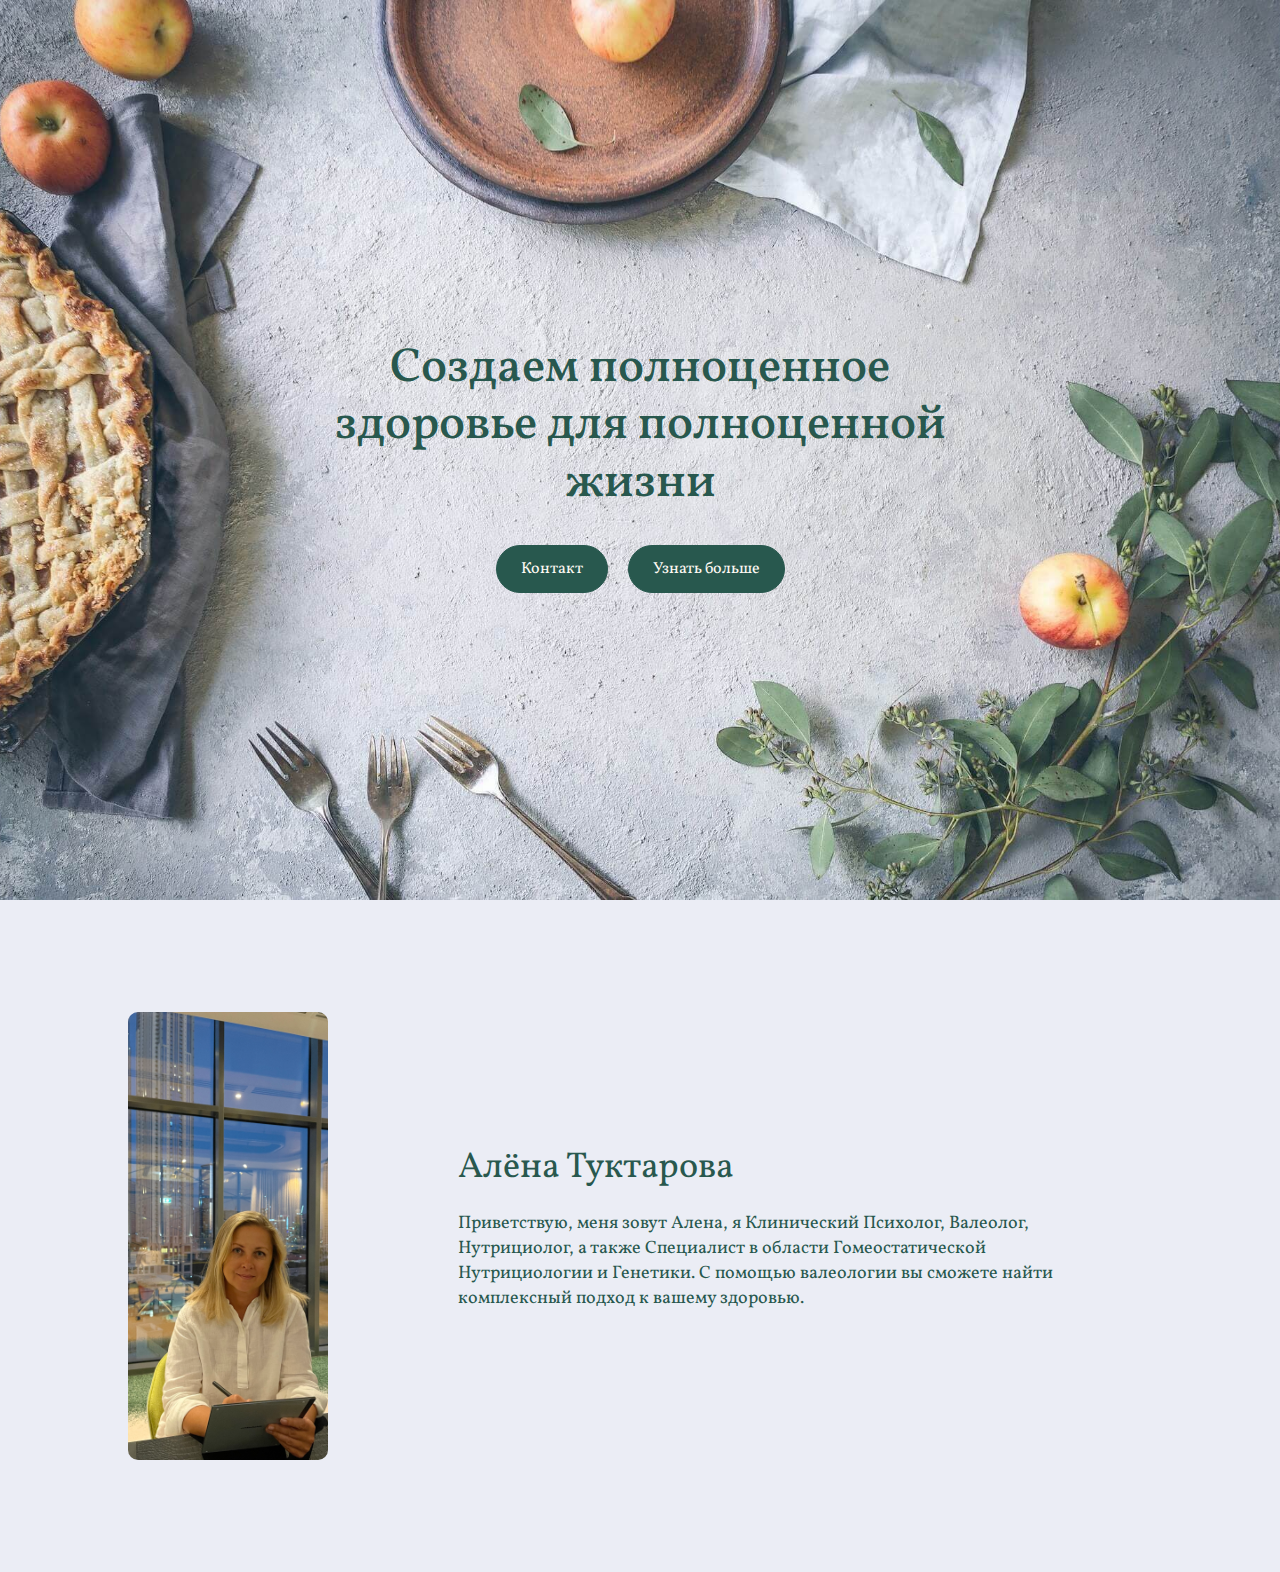
==== index.html @ 84f94bf5 "Correct padding in the at section" ====
<!DOCTYPE html>
<html lang="en">
  <head>
    <meta charset="UTF-8" />
    <meta name="viewport" content="width=device-width, initial-scale=1.0" />
    <title>Document</title>
    <link rel="stylesheet" href="style.css" />
    <script src="script.js" defer></script>
  </head>
  <body>
    <div id="main-row">
      <div id="main-column">
        <div id="hero-section">
          <h1>Создаем полноценное здоровье для полноценной жизни</h1>
          <div id="button-section">
            <button id="contact">Контакт</button>
            <button id="learn-more">Узнать больше</button>
          </div>
        </div>
        <!--<div id="valeology-section">
          <h2>Валеология это:</h2>
          <ul>
            <li>
              Наука о здоровье: Изучает факторы, влияющие на здоровье и способы
              его поддержания.
            </li>
            <li>
              Здоровый образ жизни: Поддерживает принципы здорового питания,
              активности и баланса.
            </li>
            <li>
              Профилактика заболеваний: Осуществляет меры по предупреждению
              заболеваний и их раннему выявлению.
            </li>
            <li>
              Укрепление здоровья: Способствует развитию здоровых привычек и
              физической подготовки.
            </li>
            <li>
              Индивидуальный подход: Учитывает индивидуальные особенности для
              оптимального поддержания здоровья.
            </li>
            <li>
              Цель - полноценная жизнь: Направлена на обеспечение качественной и
              активной жизни каждого человека.
            </li>
          </ul>
        </div>!-->
        <div id="at-section" class="row">
          <div id="at-image"></div>
          <div id="about-me-section">
            <div>
              <p class="header">Алёна Туктарова</p>
              <p class="text">
                Приветствую, меня зовут Алена, я Клинический Психолог, Валеолог,
                Нутрициолог, а также Специалист в области Гомеостатической
                Нутрициологии и Генетики. С помощью валеологии вы сможете найти
                комплексный подход к вашему здоровью.
              </p>
            </div>
          </div>
        </div>
      </div>
    </div>
  </body>
</html>
---- style.css ----
body {
  margin: 0;
  padding: 0;
  background-color: #ebedf5;
}

@font-face {
  font-family: "Vollkorn";
  src: url(assets/fonts/Vollkorn/Vollkorn-VariableFont_wght.ttf)
    format("truetype");
}

#main-row {
  display: flex;
  flex-direction: row;
  justify-content: center;
}

#main-column {
  display: flex;
  flex-direction: column;
  justify-content: start;
  min-width: 100vw;
}

#hero-section {
  display: flex;
  flex-direction: column;
  justify-content: center;
  align-items: center;
  height: 100vh;
  background-image: url("assets/63ff2ad51f11a9c055cb7f74_brooke-lark-wMzx2nBdeng-unsplash\ \(1\)\ 2\ \(2\)\ \(2\).jpg");
  background-size: cover;
  background-repeat: no-repeat;
  background-position: center;
}

h1 {
  font-size: 48px;
  font-weight: 500;
  line-height: 120%;
  display: inline-block;
  font-family: "Vollkorn", sans-serif;
  color: #28584e;
  max-width: 700px;
  text-align: center;
  /*background: -webkit-linear-gradient(
    120deg,
    rgb(250, 235, 215),
    rgb(216, 201, 181),
    #293203
  );
  background-clip: text;
  color: transparent;*/
}

button {
  color: rgb(255, 250, 244);
  font-family: "Vollkorn", sans-serif;
  font-weight: 400;
  font-size: 16px;
  padding: 10px 20px;
  border-radius: 100px;
  background-color: #28584e;
  border: 1px solid #28584e;
  border-radius: 40px;
  justify-content: center;
  align-items: center;
  padding: 12px 24px;
  transition: background-color 0.4s, color 0.4s;
  display: flex;
}

#button-section {
  display: flex;
  flex-direction: row;
  gap: 20px;
}

#valeology-section {
  display: flex;
  flex-direction: column;
  justify-content: center;
  align-items: center;
  height: 100vh;
}

#at-section {
  margin: 80px 0px;
  padding: 0px 10vw;
  display: flex;
  flex-direction: row;
  align-items: center;
  justify-content: space-evenly;
  width: 80vw;
  flex-wrap: wrap;
  gap: 36px;
}

#about-me-section {
  height: 40vw;
  min-height: 300px;
  flex-grow: 5;
  display: flex;
  flex-direction: column;
  justify-content: center;
  align-items: center;
}

#about-me-section .header {
  color: #28584e;
  font-family: "Vollkorn", sans-serif;
  font-weight: 400;
  font-size: 36px;
  margin: 0;
}

#about-me-section .text {
  color: #28584e;
  font-family: "Vollkorn", sans-serif;
  font-weight: 400;
  font-size: 18px;
  display: inline-block;
  max-width: 600px;
  width: 50vw;
  min-width: 300px;
}

#at-image {
  background-image: url("assets/IMG_1407.jpg");
  height: 35vw;
  min-height: 300px;
  min-width: 200px;
  max-width: 300px;
  background-position: center;
  background-size: cover;
  background-repeat: no-repeat;
  flex-grow: 3;
  border-radius: 10px;
}
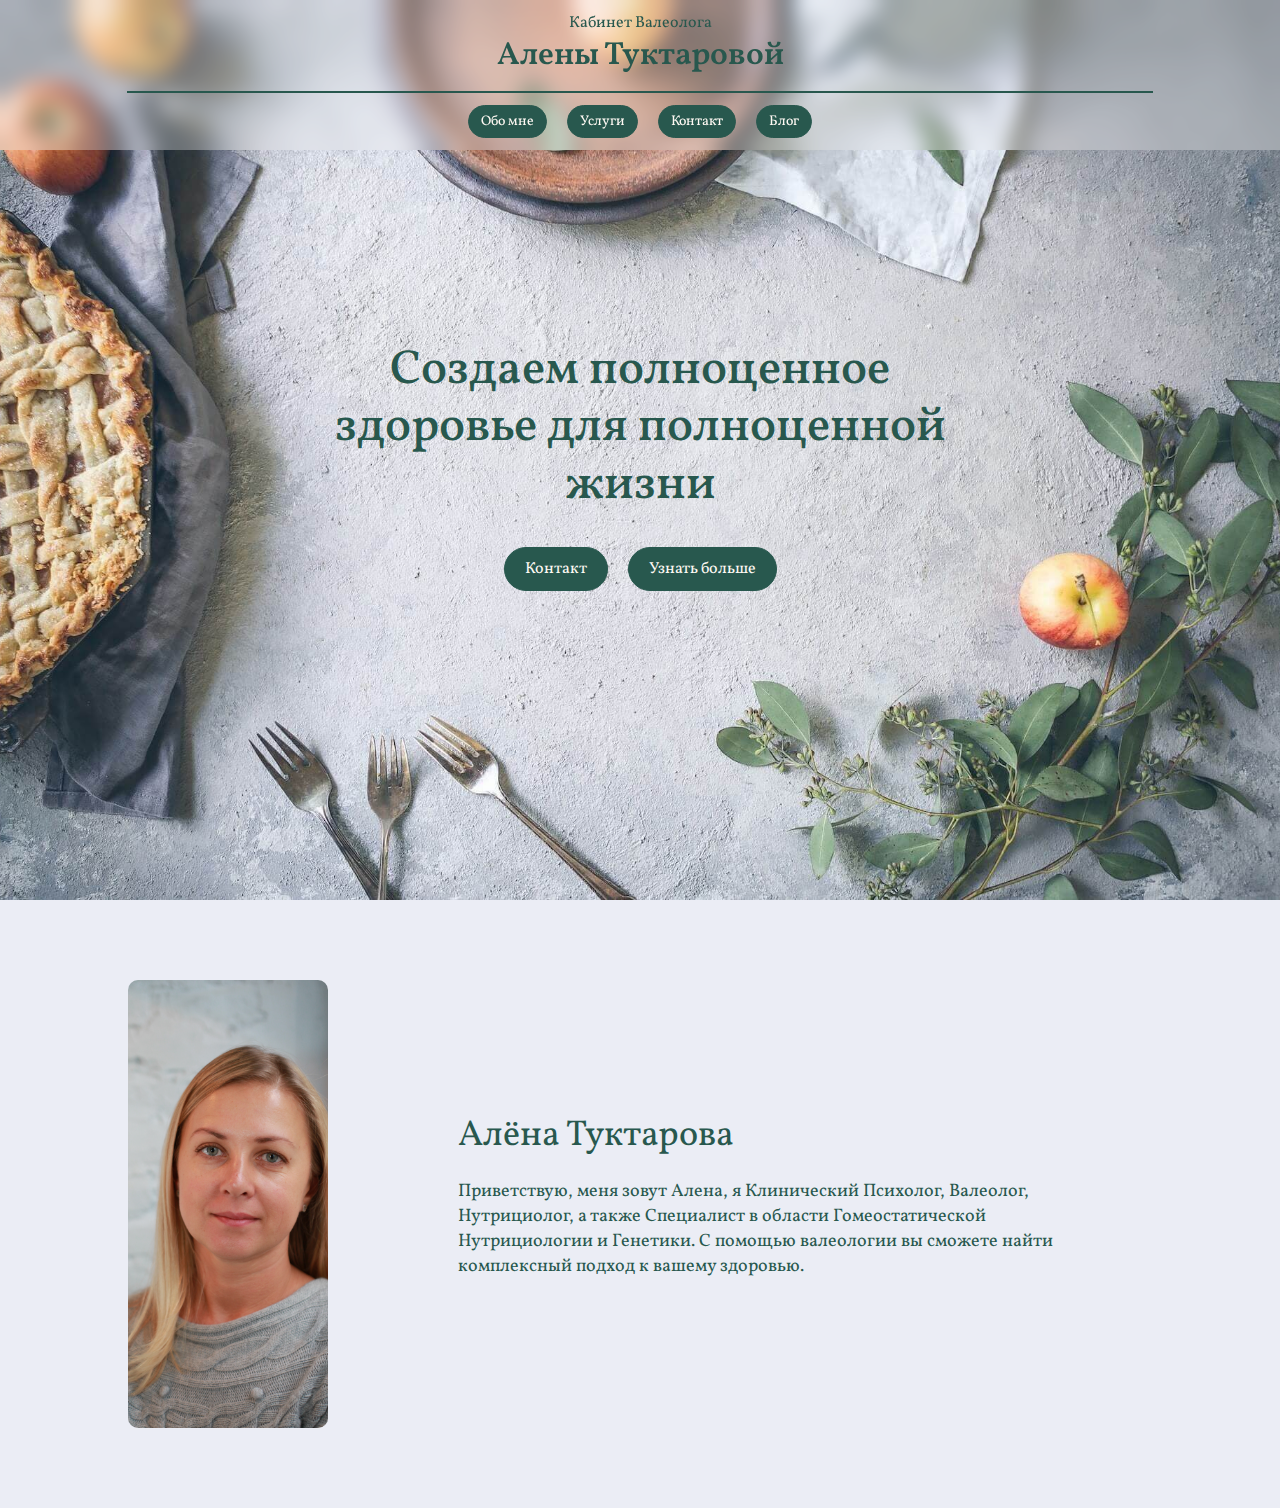
==== commit 00f0a68b: "Create a header with buttons" ====
--- a/index.html
+++ b/index.html
@@ -8,13 +8,26 @@
     <script src="script.js" defer></script>
   </head>
   <body>
+    <header>
+      <div id="cabinet">
+        <div>Кабинет Валеолога</div>
+        <div id="name">Алены Туктаровой</div>
+      </div>
+      <div id="separator"></div>
+      <div id="navbar">
+        <button id="aboutme" class="transbutton">Обо мне</button>
+        <button id="uslugi" class="transbutton">Услуги</button>
+        <button id="contacti" class="transbutton">Контакт</button>
+        <button id="blog" class="transbutton">Блог</button>
+      </div>
+    </header>
     <div id="main-row">
       <div id="main-column">
         <div id="hero-section">
           <h1>Создаем полноценное здоровье для полноценной жизни</h1>
           <div id="button-section">
-            <button id="contact">Контакт</button>
-            <button id="learn-more">Узнать больше</button>
+            <button id="contact" class="transbutton">Контакт</button>
+            <button id="learn-more" class="transbutton">Узнать больше</button>
           </div>
         </div>
         <!--<div id="valeology-section">
--- a/style.css
+++ b/style.css
@@ -2,6 +2,8 @@
   margin: 0;
   padding: 0;
   background-color: #ebedf5;
+  font-family: "Vollkorn", sans-serif;
+  color: #28584e;
 }
 
 @font-face {
@@ -54,20 +56,18 @@
   color: transparent;*/
 }
 
-button {
+.transbutton {
   color: rgb(255, 250, 244);
   font-family: "Vollkorn", sans-serif;
   font-weight: 400;
   font-size: 16px;
   padding: 10px 20px;
-  border-radius: 100px;
   background-color: #28584e;
   border: 1px solid #28584e;
   border-radius: 40px;
   justify-content: center;
   align-items: center;
-  padding: 12px 24px;
-  transition: background-color 0.4s, color 0.4s;
+  transition: background-color 1s, color 0.4s;
   display: flex;
 }
 
@@ -98,7 +98,7 @@
 }
 
 #about-me-section {
-  height: 40vw;
+  height: 30vw;
   min-height: 300px;
   flex-grow: 5;
   display: flex;
@@ -127,7 +127,7 @@
 }
 
 #at-image {
-  background-image: url("assets/IMG_1407.jpg");
+  background-image: url("assets/IMG_3943.JPG");
   height: 35vw;
   min-height: 300px;
   min-width: 200px;
@@ -138,3 +138,56 @@
   flex-grow: 3;
   border-radius: 10px;
 }
+
+header {
+  height: 150px;
+  width: 100vw;
+  display: flex;
+  flex-direction: column;
+  justify-content: space-evenly;
+  align-items: center;
+  position: absolute;
+  top: 0;
+  backdrop-filter: blur(10px);
+  -webkit-backdrop-filter: blur(10px); /* For Safari */
+  background: rgba(255, 255, 255, 0.3);
+}
+
+#cabinet {
+  display: flex;
+  flex-direction: column;
+  justify-content: center;
+  text-align: center;
+}
+
+#navbar {
+  display: flex;
+  flex-direction: row;
+  justify-content: center;
+  gap: 20px;
+}
+
+#navbar .transbutton {
+  color: rgb(255, 250, 244);
+  font-family: "Vollkorn", sans-serif;
+  font-weight: 400;
+  font-size: 14px;
+  background-color: #28584e;
+  border: 1px solid #28584e;
+  border-radius: 40px;
+  justify-content: center;
+  align-items: center;
+  padding: 6px 12px;
+  transition: background-color 1s, color 0.4s;
+  display: flex;
+}
+
+#separator {
+  border: 0.5px solid #28584e;
+  width: 80vw;
+}
+
+#name {
+  font-size: 32px;
+  font-weight: 600;
+}
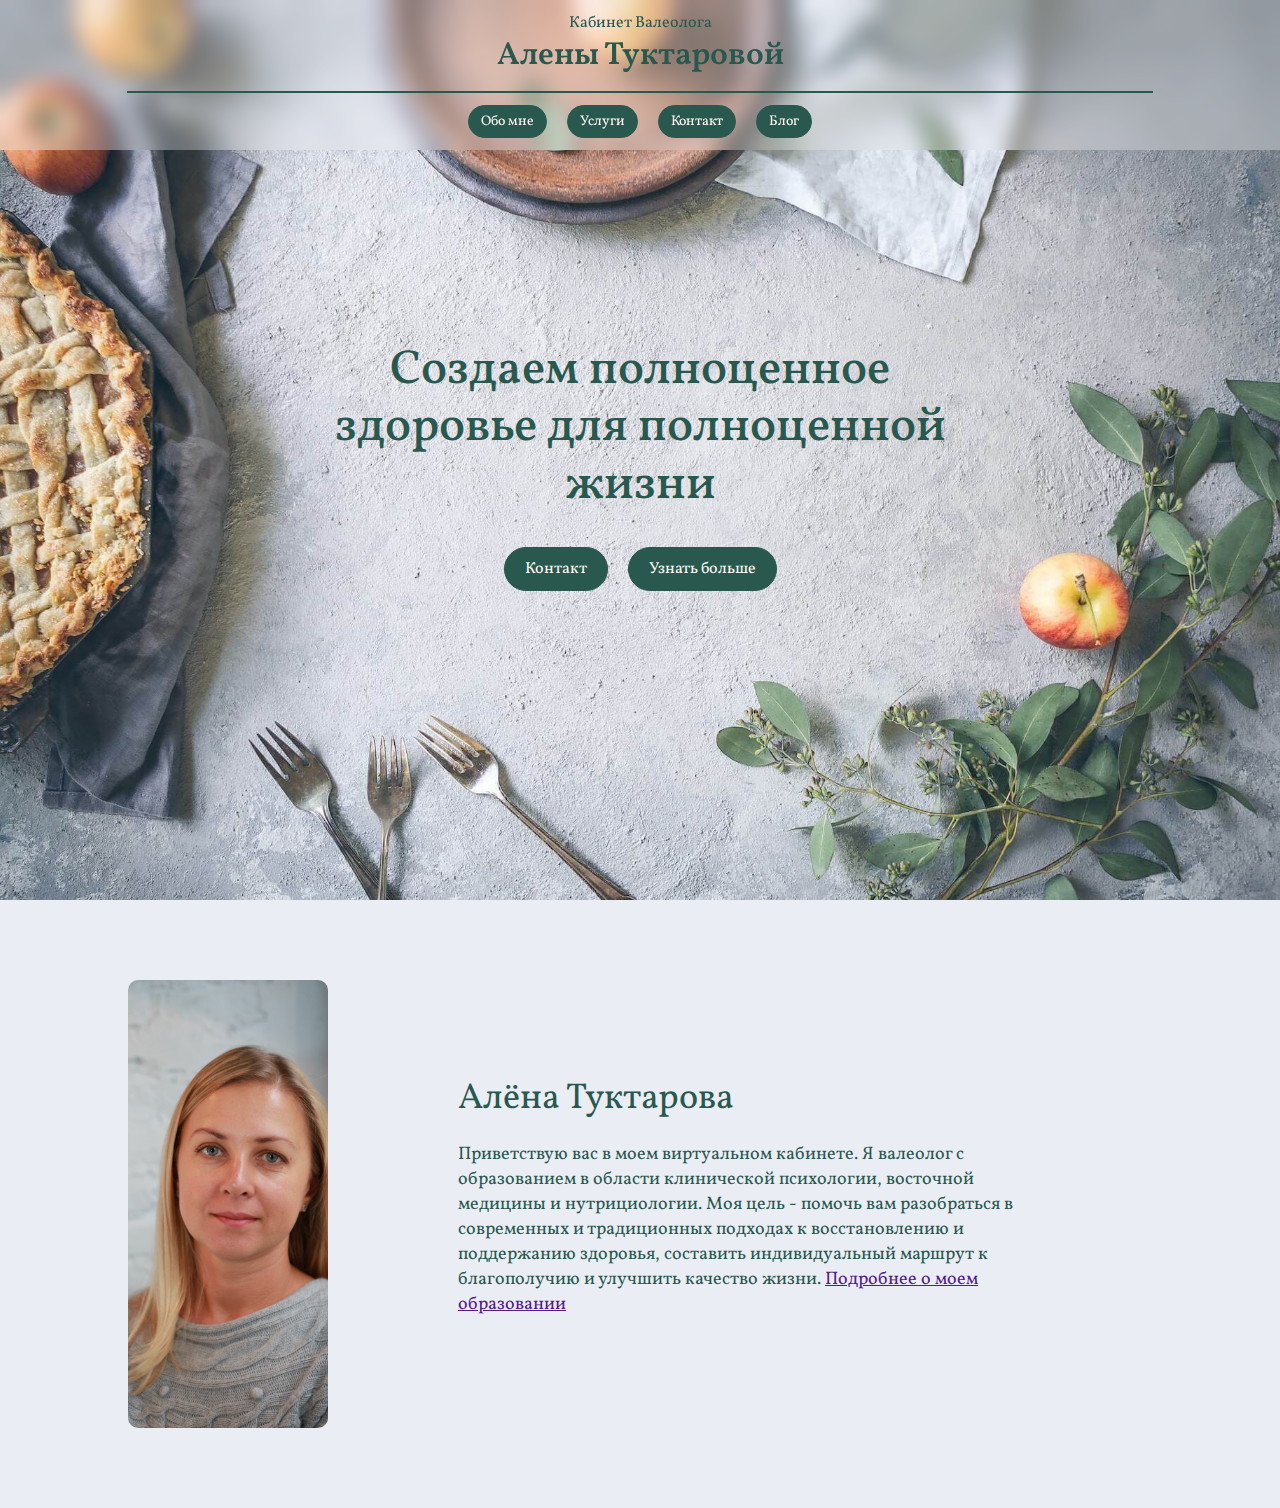
==== commit b366452b: "Adjust button design" ====
--- a/index.html
+++ b/index.html
@@ -30,45 +30,19 @@
             <button id="learn-more" class="transbutton">Узнать больше</button>
           </div>
         </div>
-        <!--<div id="valeology-section">
-          <h2>Валеология это:</h2>
-          <ul>
-            <li>
-              Наука о здоровье: Изучает факторы, влияющие на здоровье и способы
-              его поддержания.
-            </li>
-            <li>
-              Здоровый образ жизни: Поддерживает принципы здорового питания,
-              активности и баланса.
-            </li>
-            <li>
-              Профилактика заболеваний: Осуществляет меры по предупреждению
-              заболеваний и их раннему выявлению.
-            </li>
-            <li>
-              Укрепление здоровья: Способствует развитию здоровых привычек и
-              физической подготовки.
-            </li>
-            <li>
-              Индивидуальный подход: Учитывает индивидуальные особенности для
-              оптимального поддержания здоровья.
-            </li>
-            <li>
-              Цель - полноценная жизнь: Направлена на обеспечение качественной и
-              активной жизни каждого человека.
-            </li>
-          </ul>
-        </div>!-->
         <div id="at-section" class="row">
           <div id="at-image"></div>
           <div id="about-me-section">
             <div>
               <p class="header">Алёна Туктарова</p>
               <p class="text">
-                Приветствую, меня зовут Алена, я Клинический Психолог, Валеолог,
-                Нутрициолог, а также Специалист в области Гомеостатической
-                Нутрициологии и Генетики. С помощью валеологии вы сможете найти
-                комплексный подход к вашему здоровью.
+                Приветствую вас в моем виртуальном кабинете. Я валеолог с
+                образованием в области клинической психологии, восточной
+                медицины и нутрициологии. Моя цель - помочь вам разобраться в
+                современных и традиционных подходах к восстановлению и
+                поддержанию здоровья, составить индивидуальный маршрут к
+                благополучию и улучшить качество жизни.
+                <a href="">Подробнее о моем образовании</a>
               </p>
             </div>
           </div>
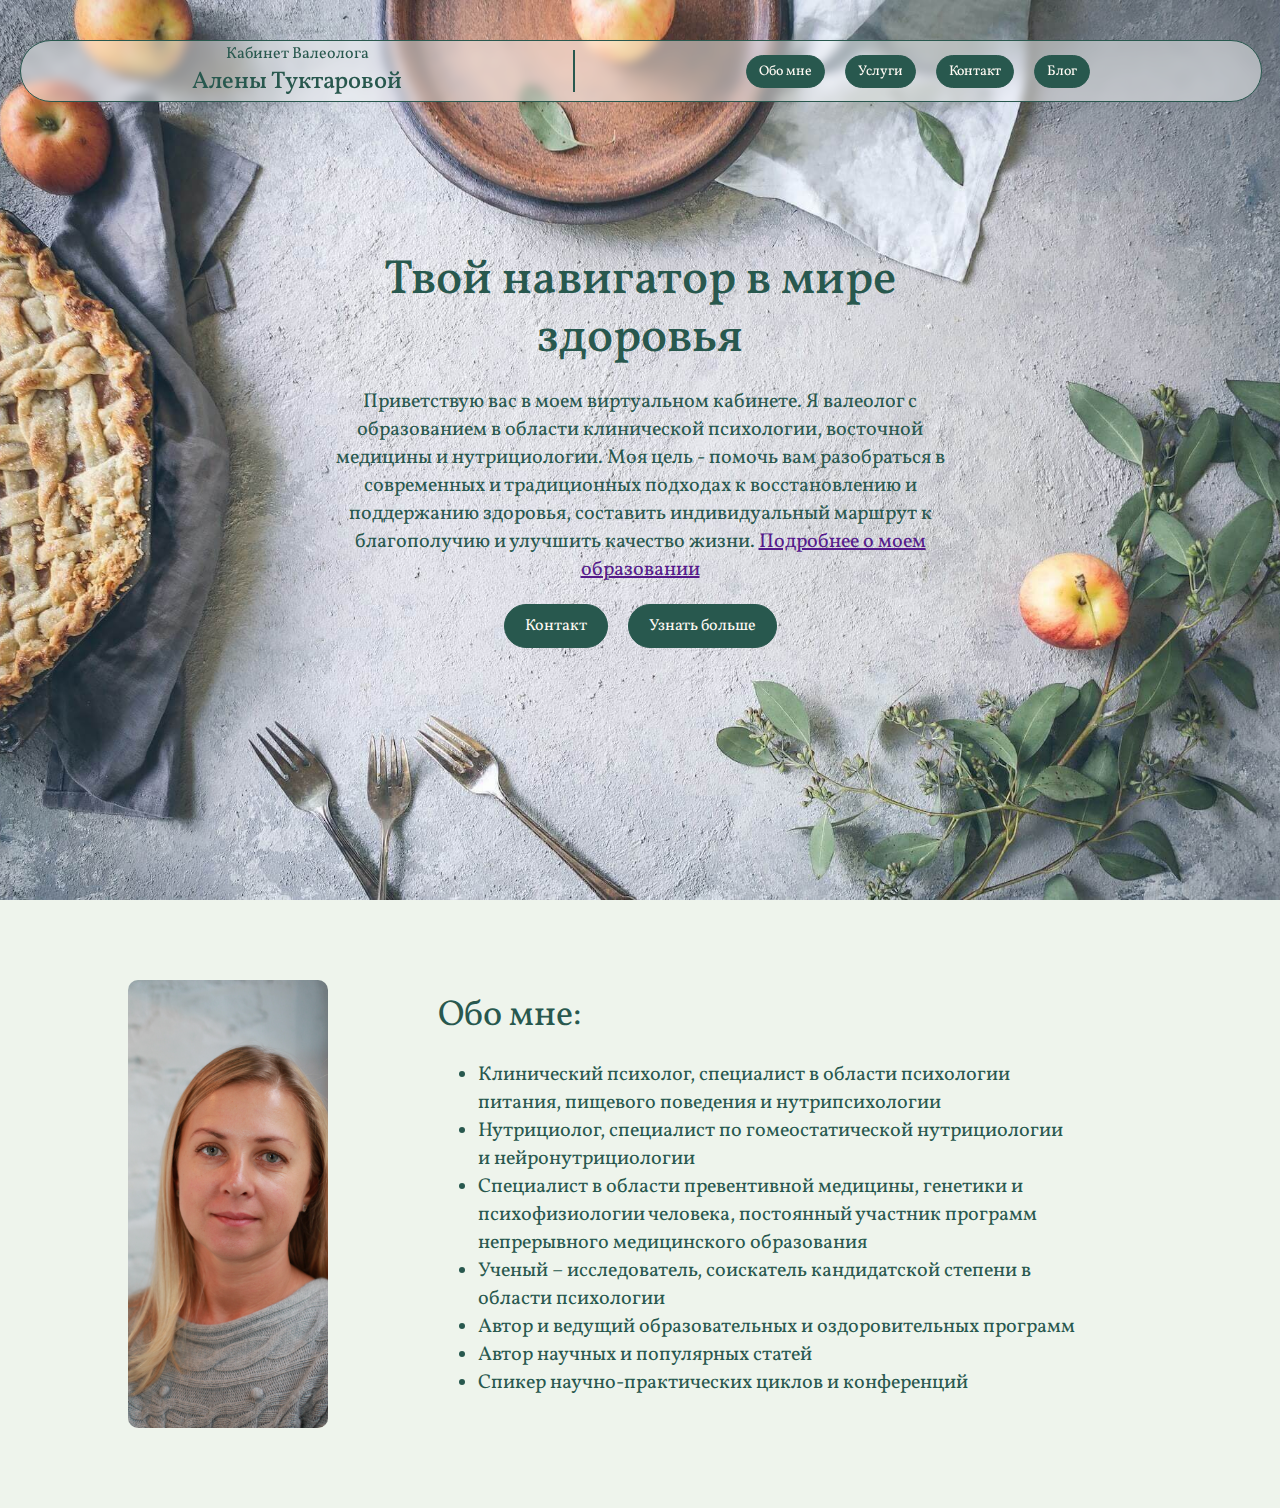
==== commit 82e6834c: "Redesign header and hero section" ====
--- a/index.html
+++ b/index.html
@@ -24,7 +24,16 @@
     <div id="main-row">
       <div id="main-column">
         <div id="hero-section">
-          <h1>Создаем полноценное здоровье для полноценной жизни</h1>
+          <h1>Твой навигатор в мире здоровья</h1>
+          <p class="text">
+            Приветствую вас в моем виртуальном кабинете. Я валеолог с
+            образованием в области клинической психологии, восточной медицины и
+            нутрициологии. Моя цель - помочь вам разобраться в современных и
+            традиционных подходах к восстановлению и поддержанию здоровья,
+            составить индивидуальный маршрут к благополучию и улучшить качество
+            жизни.
+            <a href="">Подробнее о моем образовании</a>
+          </p>
           <div id="button-section">
             <button id="contact" class="transbutton">Контакт</button>
             <button id="learn-more" class="transbutton">Узнать больше</button>
@@ -34,16 +43,31 @@
           <div id="at-image"></div>
           <div id="about-me-section">
             <div>
-              <p class="header">Алёна Туктарова</p>
-              <p class="text">
-                Приветствую вас в моем виртуальном кабинете. Я валеолог с
-                образованием в области клинической психологии, восточной
-                медицины и нутрициологии. Моя цель - помочь вам разобраться в
-                современных и традиционных подходах к восстановлению и
-                поддержанию здоровья, составить индивидуальный маршрут к
-                благополучию и улучшить качество жизни.
-                <a href="">Подробнее о моем образовании</a>
-              </p>
+              <p class="header">Обо мне:</p>
+              <ul class="text">
+                <li>
+                  Клинический психолог, специалист в области психологии питания,
+                  пищевого поведения и нутрипсихологии
+                </li>
+                <li>
+                  Нутрициолог, специалист по гомеостатической нутрициологии и
+                  нейронутрициологии
+                </li>
+                <li>
+                  Специалист в области превентивной медицины, генетики и
+                  психофизиологии человека, постоянный участник программ
+                  непрерывного медицинского образования
+                </li>
+                <li>
+                  Ученый – исследователь, соискатель кандидатской степени в
+                  области психологии
+                </li>
+                <li>
+                  Автор и ведущий образовательных и оздоровительных программ
+                </li>
+                <li>Автор научных и популярных статей</li>
+                <li>Спикер научно-практических циклов и конференций</li>
+              </ul>
             </div>
           </div>
         </div>
--- a/style.css
+++ b/style.css
@@ -4,6 +4,7 @@
   background-color: #ebedf5;
   font-family: "Vollkorn", sans-serif;
   color: #28584e;
+  background-color: #eef4ec;
 }
 
 @font-face {
@@ -37,7 +38,20 @@
   background-position: center;
 }
 
-h1 {
+#hero-section p {
+  text-align: center;
+  color: #28584e;
+  font-family: "Vollkorn", sans-serif;
+  font-weight: 400;
+  font-size: 20px;
+  display: inline-block;
+  max-width: 60vw;
+  width: 50vw;
+  min-width: 400px;
+}
+
+#hero-section h1 {
+  margin: 0px;
   font-size: 48px;
   font-weight: 500;
   line-height: 120%;
@@ -77,14 +91,6 @@
   gap: 20px;
 }
 
-#valeology-section {
-  display: flex;
-  flex-direction: column;
-  justify-content: center;
-  align-items: center;
-  height: 100vh;
-}
-
 #at-section {
   margin: 80px 0px;
   padding: 0px 10vw;
@@ -119,7 +125,7 @@
   color: #28584e;
   font-family: "Vollkorn", sans-serif;
   font-weight: 400;
-  font-size: 18px;
+  font-size: 20px;
   display: inline-block;
   max-width: 600px;
   width: 50vw;
@@ -140,17 +146,20 @@
 }
 
 header {
-  height: 150px;
-  width: 100vw;
-  display: flex;
-  flex-direction: column;
+  border-radius: 100px;
+  border: 0.5px solid #28584e;
+  margin: 20px;
+  height: 60px;
+  width: calc(100vw - 40px);
+  display: flex;
+  flex-direction: row;
   justify-content: space-evenly;
   align-items: center;
-  position: absolute;
-  top: 0;
-  backdrop-filter: blur(10px);
-  -webkit-backdrop-filter: blur(10px); /* For Safari */
-  background: rgba(255, 255, 255, 0.3);
+  position: fixed;
+  top: 20px;
+  backdrop-filter: blur(5px);
+  -webkit-backdrop-filter: blur(5px); /* For Safari */
+  background: rgba(255, 255, 255, 0.47);
 }
 
 #cabinet {
@@ -184,10 +193,17 @@
 
 #separator {
   border: 0.5px solid #28584e;
-  width: 80vw;
+  height: 40px;
 }
 
 #name {
-  font-size: 32px;
-  font-weight: 600;
-}
+  font-size: 24px;
+  font-weight: 500;
+}
+
+@media (max-width: 650px) {
+  #cabinet,
+  #separator {
+    display: none;
+  }
+}
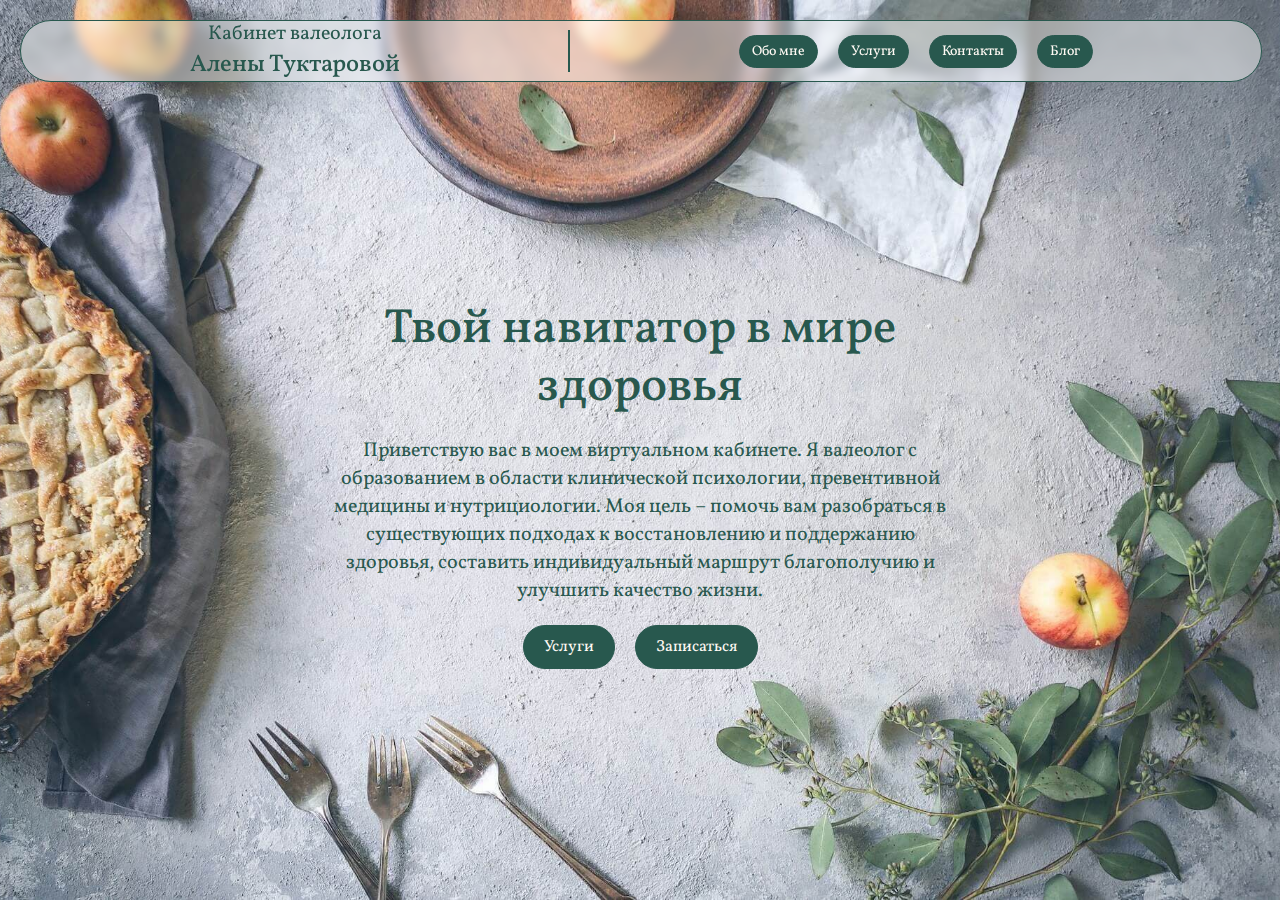
==== commit 31ecb3f1: "Create about me page and set up navigation" ====
--- a/index.html
+++ b/index.html
@@ -10,14 +10,14 @@
   <body>
     <header>
       <div id="cabinet">
-        <div>Кабинет Валеолога</div>
-        <div id="name">Алены Туктаровой</div>
+        <a href="index.html">Кабинет валеолога</a>
+        <a href="index.html" id="name">Алены Туктаровой</a>
       </div>
       <div id="separator"></div>
       <div id="navbar">
         <button id="aboutme" class="transbutton">Обо мне</button>
         <button id="uslugi" class="transbutton">Услуги</button>
-        <button id="contacti" class="transbutton">Контакт</button>
+        <button id="contacti" class="transbutton">Контакты</button>
         <button id="blog" class="transbutton">Блог</button>
       </div>
     </header>
@@ -27,48 +27,14 @@
           <h1>Твой навигатор в мире здоровья</h1>
           <p class="text">
             Приветствую вас в моем виртуальном кабинете. Я валеолог с
-            образованием в области клинической психологии, восточной медицины и
-            нутрициологии. Моя цель - помочь вам разобраться в современных и
-            традиционных подходах к восстановлению и поддержанию здоровья,
-            составить индивидуальный маршрут к благополучию и улучшить качество
-            жизни.
-            <a href="">Подробнее о моем образовании</a>
+            образованием в области клинической психологии, превентивной медицины
+            и нутрициологии. Моя цель – помочь вам разобраться в существующих
+            подходах к восстановлению и поддержанию здоровья, составить
+            индивидуальный маршрут благополучию и улучшить качество жизни.
           </p>
           <div id="button-section">
-            <button id="contact" class="transbutton">Контакт</button>
-            <button id="learn-more" class="transbutton">Узнать больше</button>
-          </div>
-        </div>
-        <div id="at-section" class="row">
-          <div id="at-image"></div>
-          <div id="about-me-section">
-            <div>
-              <p class="header">Обо мне:</p>
-              <ul class="text">
-                <li>
-                  Клинический психолог, специалист в области психологии питания,
-                  пищевого поведения и нутрипсихологии
-                </li>
-                <li>
-                  Нутрициолог, специалист по гомеостатической нутрициологии и
-                  нейронутрициологии
-                </li>
-                <li>
-                  Специалист в области превентивной медицины, генетики и
-                  психофизиологии человека, постоянный участник программ
-                  непрерывного медицинского образования
-                </li>
-                <li>
-                  Ученый – исследователь, соискатель кандидатской степени в
-                  области психологии
-                </li>
-                <li>
-                  Автор и ведущий образовательных и оздоровительных программ
-                </li>
-                <li>Автор научных и популярных статей</li>
-                <li>Спикер научно-практических циклов и конференций</li>
-              </ul>
-            </div>
+            <button id="options" class="transbutton">Услуги</button>
+            <button id="priem" class="transbutton">Записаться</button>
           </div>
         </div>
       </div>
--- a/style.css
+++ b/style.css
@@ -1,3 +1,68 @@
+header {
+  border-radius: 100px;
+  border: 0.5px solid #28584e;
+  margin: 0px 20px;
+  height: 60px;
+  width: calc(100vw - 40px);
+  display: flex;
+  flex-direction: row;
+  justify-content: space-evenly;
+  align-items: center;
+  position: fixed;
+  top: 20px;
+  backdrop-filter: blur(5px);
+  -webkit-backdrop-filter: blur(5px); /* For Safari */
+  background-color: rgba(255, 255, 255, 0.47);
+}
+#cabinet {
+  display: flex;
+  flex-direction: column;
+  justify-content: center;
+  text-align: center;
+}
+#cabinet a {
+  display: block;
+  color: inherit; /* Inherit color from parent element */
+  text-decoration: none; /* Remove underline */
+  padding: 0; /* Remove padding */
+  margin: 0; /* Remove margin */
+  border: none; /* Remove border */
+}
+#navbar {
+  display: flex;
+  flex-direction: row;
+  justify-content: center;
+  gap: 20px;
+}
+#navbar .transbutton {
+  color: rgb(255, 250, 244);
+  font-family: "Vollkorn", sans-serif;
+  font-weight: 400;
+  font-size: 14px;
+  background-color: #28584e;
+  border: 1px solid #28584e;
+  border-radius: 40px;
+  justify-content: center;
+  align-items: center;
+  padding: 6px 12px;
+  transition: background-color 1s, color 0.4s;
+  display: flex;
+}
+#separator {
+  border: 0.5px solid #28584e;
+  height: 40px;
+}
+#name {
+  font-size: 24px;
+  font-weight: 500;
+}
+@media (max-width: 650px) {
+  #cabinet,
+  #separator {
+    display: none;
+  }
+}
+
 body {
   margin: 0;
   padding: 0;
@@ -5,20 +70,18 @@
   font-family: "Vollkorn", sans-serif;
   color: #28584e;
   background-color: #eef4ec;
-}
-
+  font-size: 20px;
+}
 @font-face {
   font-family: "Vollkorn";
   src: url(assets/fonts/Vollkorn/Vollkorn-VariableFont_wght.ttf)
     format("truetype");
 }
-
 #main-row {
   display: flex;
   flex-direction: row;
   justify-content: center;
 }
-
 #main-column {
   display: flex;
   flex-direction: column;
@@ -27,6 +90,8 @@
 }
 
 #hero-section {
+  box-sizing: border-box;
+  padding: 80px 0px 10px 0px;
   display: flex;
   flex-direction: column;
   justify-content: center;
@@ -37,7 +102,6 @@
   background-repeat: no-repeat;
   background-position: center;
 }
-
 #hero-section p {
   text-align: center;
   color: #28584e;
@@ -49,7 +113,6 @@
   width: 50vw;
   min-width: 400px;
 }
-
 #hero-section h1 {
   margin: 0px;
   font-size: 48px;
@@ -69,7 +132,11 @@
   background-clip: text;
   color: transparent;*/
 }
-
+#button-section {
+  display: flex;
+  flex-direction: row;
+  gap: 20px;
+}
 .transbutton {
   color: rgb(255, 250, 244);
   font-family: "Vollkorn", sans-serif;
@@ -85,43 +152,33 @@
   display: flex;
 }
 
-#button-section {
-  display: flex;
-  flex-direction: row;
-  gap: 20px;
-}
-
 #at-section {
-  margin: 80px 0px;
-  padding: 0px 10vw;
-  display: flex;
-  flex-direction: row;
-  align-items: center;
-  justify-content: space-evenly;
-  width: 80vw;
+  box-sizing: border-box;
+  margin: 120px 0px 80px 0px;
+  padding: 0px 10px;
+  display: flex;
+  flex-direction: row;
+  align-items: center;
+  justify-content: center;
+  width: 100vw;
   flex-wrap: wrap;
-  gap: 36px;
-}
-
+  gap: 5vw;
+}
 #about-me-section {
-  height: 30vw;
   min-height: 300px;
-  flex-grow: 5;
-  display: flex;
-  flex-direction: column;
-  justify-content: center;
-  align-items: center;
-}
-
-#about-me-section .header {
+  display: flex;
+  flex-direction: column;
+  justify-content: center;
+  align-items: center;
+}
+.header {
   color: #28584e;
   font-family: "Vollkorn", sans-serif;
   font-weight: 400;
   font-size: 36px;
   margin: 0;
 }
-
-#about-me-section .text {
+.text {
   color: #28584e;
   font-family: "Vollkorn", sans-serif;
   font-weight: 400;
@@ -131,79 +188,46 @@
   width: 50vw;
   min-width: 300px;
 }
-
 #at-image {
+  border: 0.5px solid #28584e;
   background-image: url("assets/IMG_3943.JPG");
   height: 35vw;
-  min-height: 300px;
-  min-width: 200px;
-  max-width: 300px;
+  width: 30vw;
+  min-height: 350px;
+  min-width: 300px;
+  max-width: 400px;
+  max-height: 450px;
   background-position: center;
   background-size: cover;
   background-repeat: no-repeat;
-  flex-grow: 3;
   border-radius: 10px;
 }
 
-header {
-  border-radius: 100px;
-  border: 0.5px solid #28584e;
-  margin: 20px;
-  height: 60px;
-  width: calc(100vw - 40px);
-  display: flex;
-  flex-direction: row;
-  justify-content: space-evenly;
-  align-items: center;
-  position: fixed;
-  top: 20px;
-  backdrop-filter: blur(5px);
-  -webkit-backdrop-filter: blur(5px); /* For Safari */
-  background: rgba(255, 255, 255, 0.47);
-}
-
-#cabinet {
-  display: flex;
-  flex-direction: column;
-  justify-content: center;
-  text-align: center;
-}
-
-#navbar {
-  display: flex;
-  flex-direction: row;
-  justify-content: center;
-  gap: 20px;
-}
-
-#navbar .transbutton {
-  color: rgb(255, 250, 244);
-  font-family: "Vollkorn", sans-serif;
-  font-weight: 400;
-  font-size: 14px;
-  background-color: #28584e;
-  border: 1px solid #28584e;
-  border-radius: 40px;
-  justify-content: center;
-  align-items: center;
-  padding: 6px 12px;
-  transition: background-color 1s, color 0.4s;
-  display: flex;
-}
-
-#separator {
-  border: 0.5px solid #28584e;
-  height: 40px;
-}
-
-#name {
-  font-size: 24px;
-  font-weight: 500;
-}
-
-@media (max-width: 650px) {
-  #cabinet,
-  #separator {
-    display: none;
-  }
-}
+#edu-section {
+  border-top: 0.5px solid #28584e;
+  border-bottom: 0.5px solid #28584e;
+  box-sizing: border-box;
+  background-color: rgba(30, 77, 55, 0.06);
+  padding: 60px 10px;
+  display: flex;
+  flex-direction: column;
+  align-items: center;
+  justify-content: center;
+  width: 100vw;
+}
+#edu-section div {
+  background-color: rgba(255, 255, 255, 0.47);
+  margin: 20px 5vw;
+  padding: 20px;
+  border-radius: 30px;
+  border: 0.5px solid #28584e;
+}
+li {
+  margin-top: 8px;
+  margin-bottom: 8px;
+}
+#edu-section #horizontal-separator {
+  border: 0.5px solid #28584e;
+  margin: 0px 40px 20px 40px;
+  padding: 0px;
+}
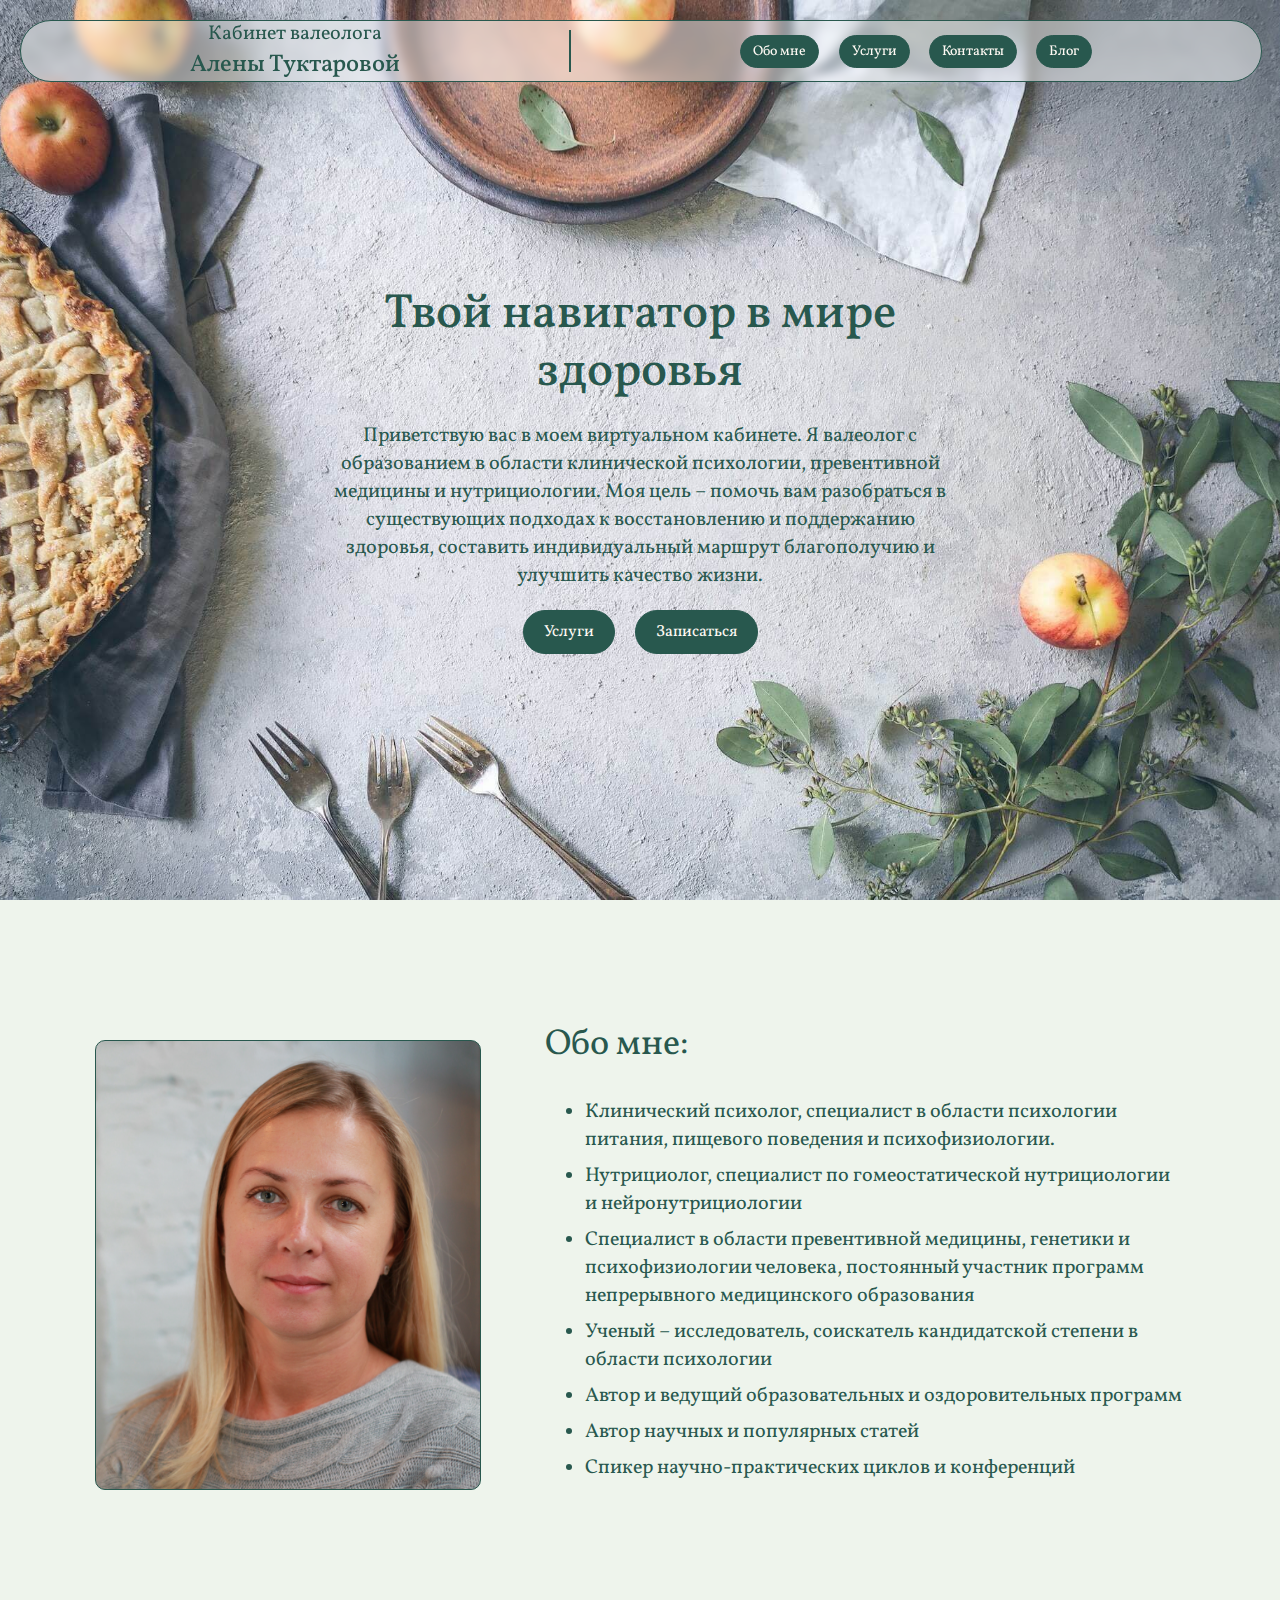
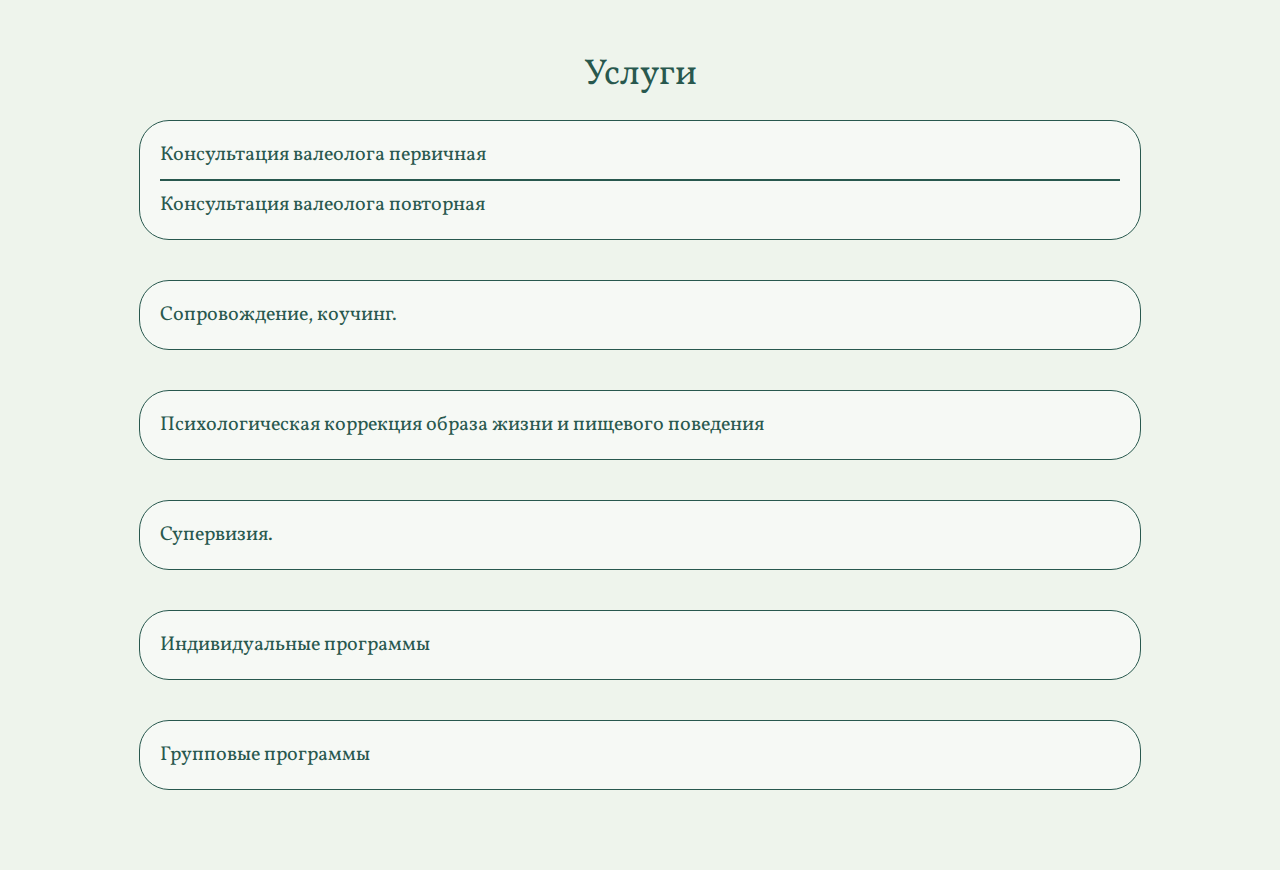
==== commit b198abdf: "Add contact section in the header menu" ====
--- a/index.html
+++ b/index.html
@@ -17,7 +17,43 @@
       <div id="navbar">
         <button id="aboutme" class="transbutton">Обо мне</button>
         <button id="uslugi" class="transbutton">Услуги</button>
-        <button id="contacti" class="transbutton">Контакты</button>
+        <div class="dropdown">
+          <button id="dropbtn" class="transbutton">Контакты</button>
+          <div class="dropdown-content">
+            <a href="https://t.me/january_at"
+              ><svg xmlns="http://www.w3.org/2000/svg" viewBox="0 0 50 50">
+                <path
+                  d="M25,2c12.703,0,23,10.297,23,23S37.703,48,25,48S2,37.703,2,25S12.297,2,25,2z M32.934,34.375	c0.423-1.298,2.405-14.234,2.65-16.783c0.074-0.772-0.17-1.285-0.648-1.514c-0.578-0.278-1.434-0.139-2.427,0.219	c-1.362,0.491-18.774,7.884-19.78,8.312c-0.954,0.405-1.856,0.847-1.856,1.487c0,0.45,0.267,0.703,1.003,0.966	c0.766,0.273,2.695,0.858,3.834,1.172c1.097,0.303,2.346,0.04,3.046-0.395c0.742-0.461,9.305-6.191,9.92-6.693	c0.614-0.502,1.104,0.141,0.602,0.644c-0.502,0.502-6.38,6.207-7.155,6.997c-0.941,0.959-0.273,1.953,0.358,2.351	c0.721,0.454,5.906,3.932,6.687,4.49c0.781,0.558,1.573,0.811,2.298,0.811C32.191,36.439,32.573,35.484,32.934,34.375z"
+                />
+              </svg>
+              @at_january</a
+            >
+            <a href="mailto:atuktarova@gmail.com"
+              ><svg
+                xmlns="http://www.w3.org/2000/svg"
+                viewBox="0 0 50 50"
+                width="50px"
+                height="50px"
+              >
+                <path
+                  d="M 14 4 C 8.4886661 4 4 8.4886661 4 14 L 4 36 C 4 41.511334 8.4886661 46 14 46 L 36 46 C 41.511334 46 46 41.511334 46 36 L 46 14 C 46 8.4886661 41.511334 4 36 4 L 14 4 z M 13 16 L 37 16 C 37.18 16 37.349766 16.020312 37.509766 16.070312 L 27.679688 25.890625 C 26.199688 27.370625 23.790547 27.370625 22.310547 25.890625 L 12.490234 16.070312 C 12.650234 16.020312 12.82 16 13 16 z M 11.070312 17.490234 L 18.589844 25 L 11.070312 32.509766 C 11.020312 32.349766 11 32.18 11 32 L 11 18 C 11 17.82 11.020312 17.650234 11.070312 17.490234 z M 38.929688 17.490234 C 38.979688 17.650234 39 17.82 39 18 L 39 32 C 39 32.18 38.979687 32.349766 38.929688 32.509766 L 31.400391 25 L 38.929688 17.490234 z M 20 26.410156 L 20.890625 27.310547 C 22.020625 28.440547 23.510234 29 24.990234 29 C 26.480234 29 27.959844 28.440547 29.089844 27.310547 L 29.990234 26.410156 L 37.509766 33.929688 C 37.349766 33.979688 37.18 34 37 34 L 13 34 C 12.82 34 12.650234 33.979687 12.490234 33.929688 L 20 26.410156 z"
+                /></svg
+              >atuktarova@gmail.com</a
+            >
+            <a href="https://wa.me/+79117313187"
+              ><?xml version="1.0"?><svg
+                xmlns="http://www.w3.org/2000/svg"
+                viewBox="0 0 50 50"
+                width="50px"
+                height="50px"
+              >
+                <path
+                  d="M25,2C12.318,2,2,12.318,2,25c0,3.96,1.023,7.854,2.963,11.29L2.037,46.73c-0.096,0.343-0.003,0.711,0.245,0.966 C2.473,47.893,2.733,48,3,48c0.08,0,0.161-0.01,0.24-0.029l10.896-2.699C17.463,47.058,21.21,48,25,48c12.682,0,23-10.318,23-23 S37.682,2,25,2z M36.57,33.116c-0.492,1.362-2.852,2.605-3.986,2.772c-1.018,0.149-2.306,0.213-3.72-0.231 c-0.857-0.27-1.957-0.628-3.366-1.229c-5.923-2.526-9.791-8.415-10.087-8.804C15.116,25.235,13,22.463,13,19.594 s1.525-4.28,2.067-4.864c0.542-0.584,1.181-0.73,1.575-0.73s0.787,0.005,1.132,0.021c0.363,0.018,0.85-0.137,1.329,1.001 c0.492,1.168,1.673,4.037,1.819,4.33c0.148,0.292,0.246,0.633,0.05,1.022c-0.196,0.389-0.294,0.632-0.59,0.973 s-0.62,0.76-0.886,1.022c-0.296,0.291-0.603,0.606-0.259,1.19c0.344,0.584,1.529,2.493,3.285,4.039 c2.255,1.986,4.158,2.602,4.748,2.894c0.59,0.292,0.935,0.243,1.279-0.146c0.344-0.39,1.476-1.703,1.869-2.286 s0.787-0.487,1.329-0.292c0.542,0.194,3.445,1.604,4.035,1.896c0.59,0.292,0.984,0.438,1.132,0.681 C37.062,30.587,37.062,31.755,36.57,33.116z"
+                /></svg
+              >+79117313187</a
+            >
+          </div>
+        </div>
         <button id="blog" class="transbutton">Блог</button>
       </div>
     </header>
@@ -34,7 +70,188 @@
           </p>
           <div id="button-section">
             <button id="options" class="transbutton">Услуги</button>
-            <button id="priem" class="transbutton">Записаться</button>
+            <div class="dropdown">
+              <button id="dropbtn2" class="transbutton">Записаться</button>
+              <div class="dropdown-content">
+                <a href="https://t.me/january_at"
+                  ><svg xmlns="http://www.w3.org/2000/svg" viewBox="0 0 50 50">
+                    <path
+                      d="M25,2c12.703,0,23,10.297,23,23S37.703,48,25,48S2,37.703,2,25S12.297,2,25,2z M32.934,34.375	c0.423-1.298,2.405-14.234,2.65-16.783c0.074-0.772-0.17-1.285-0.648-1.514c-0.578-0.278-1.434-0.139-2.427,0.219	c-1.362,0.491-18.774,7.884-19.78,8.312c-0.954,0.405-1.856,0.847-1.856,1.487c0,0.45,0.267,0.703,1.003,0.966	c0.766,0.273,2.695,0.858,3.834,1.172c1.097,0.303,2.346,0.04,3.046-0.395c0.742-0.461,9.305-6.191,9.92-6.693	c0.614-0.502,1.104,0.141,0.602,0.644c-0.502,0.502-6.38,6.207-7.155,6.997c-0.941,0.959-0.273,1.953,0.358,2.351	c0.721,0.454,5.906,3.932,6.687,4.49c0.781,0.558,1.573,0.811,2.298,0.811C32.191,36.439,32.573,35.484,32.934,34.375z"
+                    />
+                  </svg>
+                  @at_january</a
+                >
+                <a href="mailto:atuktarova@gmail.com"
+                  ><svg
+                    xmlns="http://www.w3.org/2000/svg"
+                    viewBox="0 0 50 50"
+                    width="50px"
+                    height="50px"
+                  >
+                    <path
+                      d="M 14 4 C 8.4886661 4 4 8.4886661 4 14 L 4 36 C 4 41.511334 8.4886661 46 14 46 L 36 46 C 41.511334 46 46 41.511334 46 36 L 46 14 C 46 8.4886661 41.511334 4 36 4 L 14 4 z M 13 16 L 37 16 C 37.18 16 37.349766 16.020312 37.509766 16.070312 L 27.679688 25.890625 C 26.199688 27.370625 23.790547 27.370625 22.310547 25.890625 L 12.490234 16.070312 C 12.650234 16.020312 12.82 16 13 16 z M 11.070312 17.490234 L 18.589844 25 L 11.070312 32.509766 C 11.020312 32.349766 11 32.18 11 32 L 11 18 C 11 17.82 11.020312 17.650234 11.070312 17.490234 z M 38.929688 17.490234 C 38.979688 17.650234 39 17.82 39 18 L 39 32 C 39 32.18 38.979687 32.349766 38.929688 32.509766 L 31.400391 25 L 38.929688 17.490234 z M 20 26.410156 L 20.890625 27.310547 C 22.020625 28.440547 23.510234 29 24.990234 29 C 26.480234 29 27.959844 28.440547 29.089844 27.310547 L 29.990234 26.410156 L 37.509766 33.929688 C 37.349766 33.979688 37.18 34 37 34 L 13 34 C 12.82 34 12.650234 33.979687 12.490234 33.929688 L 20 26.410156 z"
+                    /></svg
+                  >atuktarova@gmail.com</a
+                >
+                <a href="https://wa.me/+79117313187"
+                  ><?xml version="1.0"?><svg
+                    xmlns="http://www.w3.org/2000/svg"
+                    viewBox="0 0 50 50"
+                    width="50px"
+                    height="50px"
+                  >
+                    <path
+                      d="M25,2C12.318,2,2,12.318,2,25c0,3.96,1.023,7.854,2.963,11.29L2.037,46.73c-0.096,0.343-0.003,0.711,0.245,0.966 C2.473,47.893,2.733,48,3,48c0.08,0,0.161-0.01,0.24-0.029l10.896-2.699C17.463,47.058,21.21,48,25,48c12.682,0,23-10.318,23-23 S37.682,2,25,2z M36.57,33.116c-0.492,1.362-2.852,2.605-3.986,2.772c-1.018,0.149-2.306,0.213-3.72-0.231 c-0.857-0.27-1.957-0.628-3.366-1.229c-5.923-2.526-9.791-8.415-10.087-8.804C15.116,25.235,13,22.463,13,19.594 s1.525-4.28,2.067-4.864c0.542-0.584,1.181-0.73,1.575-0.73s0.787,0.005,1.132,0.021c0.363,0.018,0.85-0.137,1.329,1.001 c0.492,1.168,1.673,4.037,1.819,4.33c0.148,0.292,0.246,0.633,0.05,1.022c-0.196,0.389-0.294,0.632-0.59,0.973 s-0.62,0.76-0.886,1.022c-0.296,0.291-0.603,0.606-0.259,1.19c0.344,0.584,1.529,2.493,3.285,4.039 c2.255,1.986,4.158,2.602,4.748,2.894c0.59,0.292,0.935,0.243,1.279-0.146c0.344-0.39,1.476-1.703,1.869-2.286 s0.787-0.487,1.329-0.292c0.542,0.194,3.445,1.604,4.035,1.896c0.59,0.292,0.984,0.438,1.132,0.681 C37.062,30.587,37.062,31.755,36.57,33.116z"
+                    /></svg
+                  >+79117313187</a
+                >
+              </div>
+            </div>
+          </div>
+        </div>
+        <div id="at-section" class="row">
+          <div id="at-image"></div>
+          <div id="about-me-section">
+            <div>
+              <p class="header">Обо мне:</p>
+              <ul class="text">
+                <li>
+                  Клинический психолог, специалист в области психологии питания,
+                  пищевого поведения и психофизиологии.
+                </li>
+                <li>
+                  Нутрициолог, специалист по гомеостатической нутрициологии и
+                  нейронутрициологии
+                </li>
+                <li>
+                  Специалист в области превентивной медицины, генетики и
+                  психофизиологии человека, постоянный участник программ
+                  непрерывного медицинского образования
+                </li>
+                <li>
+                  Ученый – исследователь, соискатель кандидатской степени в
+                  области психологии
+                </li>
+                <li>
+                  Автор и ведущий образовательных и оздоровительных программ
+                </li>
+                <li>Автор научных и популярных статей</li>
+                <li>Спикер научно-практических циклов и конференций</li>
+              </ul>
+            </div>
+          </div>
+        </div>
+        <div id="services-section">
+          <h2 class="header">Услуги</h2>
+          <div id="services">
+            <div class="expanding-card">
+              <div class="expanding-header">
+                Консультация валеолога первичная
+                <svg
+                  xmlns="http://www.w3.org/2000/svg"
+                  height="24px"
+                  viewBox="0 -960 960 960"
+                  width="24px"
+                  fill="#58716c83"
+                >
+                  <path
+                    d="M419-80q-28 0-52.5-12T325-126L107-403l19-20q20-21 48-25t52 11l74 45v-328q0-17 11.5-28.5T340-760q17 0 29 11.5t12 28.5v472l-97-60 104 133q6 7 14 11t17 4h221q33 0 56.5-23.5T720-240v-160q0-17-11.5-28.5T680-440H461v-80h219q50 0 85 35t35 85v160q0 66-47 113T640-80H419ZM167-620q-13-22-20-47.5t-7-52.5q0-83 58.5-141.5T340-920q83 0 141.5 58.5T540-720q0 27-7 52.5T513-620l-69-40q8-14 12-28.5t4-31.5q0-50-35-85t-85-35q-50 0-85 35t-35 85q0 17 4 31.5t12 28.5l-69 40Zm335 280Z"
+                  />
+                </svg>
+              </div>
+              <div class="expanding-text">
+                <div class="horizontal-separator"></div>
+                Первичная консультация включает в себя сбор анамнеза, анализ
+                имеющейся медицинской документации и разработку дальнейшего
+                маршрута в зависимости от вашего запроса. Помимо рекомендаций по
+                изменению образа жизни, питанию и применению нутрицевтиков, я
+                помогу вам определить необходимость дополнительных обследований
+                и посещений медицинских специалистов
+              </div>
+              <div class="expanding-footer">
+                <div class="horizontal-separator"></div>
+                Консультация валеолога повторная
+              </div>
+            </div>
+
+            <div class="expanding-card">
+              <div class="expanding-header">
+                Сопровождение, коучинг.
+                <svg
+                  xmlns="http://www.w3.org/2000/svg"
+                  height="24px"
+                  viewBox="0 -960 960 960"
+                  width="24px"
+                  fill="#58716c83"
+                >
+                  <path
+                    d="M419-80q-28 0-52.5-12T325-126L107-403l19-20q20-21 48-25t52 11l74 45v-328q0-17 11.5-28.5T340-760q17 0 29 11.5t12 28.5v472l-97-60 104 133q6 7 14 11t17 4h221q33 0 56.5-23.5T720-240v-160q0-17-11.5-28.5T680-440H461v-80h219q50 0 85 35t35 85v160q0 66-47 113T640-80H419ZM167-620q-13-22-20-47.5t-7-52.5q0-83 58.5-141.5T340-920q83 0 141.5 58.5T540-720q0 27-7 52.5T513-620l-69-40q8-14 12-28.5t4-31.5q0-50-35-85t-85-35q-50 0-85 35t-35 85q0 17 4 31.5t12 28.5l-69 40Zm335 280Z"
+                  />
+                </svg>
+              </div>
+              <div class="expanding-text">
+                <div class="horizontal-separator"></div>
+                Сопровождение включает в себя 2 встречи в течение месяца, а
+                также поддержку и ответы на вопросы в режиме переписки.
+              </div>
+            </div>
+            <div class="expanding-card">
+              <div class="expanding-header">
+                Психологическая коррекция образа жизни и пищевого поведения
+                <svg
+                  xmlns="http://www.w3.org/2000/svg"
+                  height="24px"
+                  viewBox="0 -960 960 960"
+                  width="24px"
+                  fill="#58716c83"
+                >
+                  <path
+                    d="M419-80q-28 0-52.5-12T325-126L107-403l19-20q20-21 48-25t52 11l74 45v-328q0-17 11.5-28.5T340-760q17 0 29 11.5t12 28.5v472l-97-60 104 133q6 7 14 11t17 4h221q33 0 56.5-23.5T720-240v-160q0-17-11.5-28.5T680-440H461v-80h219q50 0 85 35t35 85v160q0 66-47 113T640-80H419ZM167-620q-13-22-20-47.5t-7-52.5q0-83 58.5-141.5T340-920q83 0 141.5 58.5T540-720q0 27-7 52.5T513-620l-69-40q8-14 12-28.5t4-31.5q0-50-35-85t-85-35q-50 0-85 35t-35 85q0 17 4 31.5t12 28.5l-69 40Zm335 280Z"
+                  />
+                </svg>
+              </div>
+              <div class="expanding-text">
+                <div class="horizontal-separator"></div>
+                Психологическая коррекция образа жизни и пищевого поведения
+                включает в себя индивидуальное психологическое консультирование,
+                основанное на принципах АСТ подхода. Разработка плана коррекции
+                требует проведения ряда сеансов для эффективного решения
+                поставленных задач. Acceptance and Commitment Therapy (ACT) –
+                это терапия принятия и ответственности, подход, который
+                позволяет справиться с различными проблемами, начиная от
+                зависимостей и тревожных расстройств и заканчивая расстройствами
+                пищевого поведения. Цель специалиста в ACT заключается в том,
+                чтобы научить человека эффективно справляться с трудностями с
+                помощью своего поведения и мышления. Этот метод является
+                краткосрочным, результаты обычно видны уже после 15-20 сессий.
+                Эффективность ACT подтверждена множеством исследований, включая
+                более 900 рандомизированных контролируемых исследований с 1986
+                по 2022 год.
+              </div>
+            </div>
+            <div class="expanding-card">
+              <div class="expanding-header">
+                Супервизия.
+                <svg
+                  xmlns="http://www.w3.org/2000/svg"
+                  height="24px"
+                  viewBox="0 -960 960 960"
+                  width="24px"
+                  fill="#58716c83"
+                >
+                  <path
+                    d="M419-80q-28 0-52.5-12T325-126L107-403l19-20q20-21 48-25t52 11l74 45v-328q0-17 11.5-28.5T340-760q17 0 29 11.5t12 28.5v472l-97-60 104 133q6 7 14 11t17 4h221q33 0 56.5-23.5T720-240v-160q0-17-11.5-28.5T680-440H461v-80h219q50 0 85 35t35 85v160q0 66-47 113T640-80H419ZM167-620q-13-22-20-47.5t-7-52.5q0-83 58.5-141.5T340-920q83 0 141.5 58.5T540-720q0 27-7 52.5T513-620l-69-40q8-14 12-28.5t4-31.5q0-50-35-85t-85-35q-50 0-85 35t-35 85q0 17 4 31.5t12 28.5l-69 40Zm335 280Z"
+                  />
+                </svg>
+              </div>
+              <div class="expanding-text">
+                <div class="horizontal-separator"></div>
+                Индивидуальные супервизии в темах: • Психологические аспекты
+                нарушений пищевого поведения; • Гомеостатическая нутрициология.
+              </div>
+            </div>
+            <div class="expanding-card">Индивидуальные программы</div>
+            <div class="expanding-card">Групповые программы</div>
           </div>
         </div>
       </div>
--- a/style.css
+++ b/style.css
@@ -32,7 +32,7 @@
   display: flex;
   flex-direction: row;
   justify-content: center;
-  gap: 20px;
+  gap: 1.5vw;
 }
 #navbar .transbutton {
   color: rgb(255, 250, 244);
@@ -56,12 +56,6 @@
   font-size: 24px;
   font-weight: 500;
 }
-@media (max-width: 650px) {
-  #cabinet,
-  #separator {
-    display: none;
-  }
-}
 
 body {
   margin: 0;
@@ -91,7 +85,7 @@
 
 #hero-section {
   box-sizing: border-box;
-  padding: 80px 0px 10px 0px;
+  padding: 50px 0px 10px 0px;
   display: flex;
   flex-direction: column;
   justify-content: center;
@@ -231,3 +225,176 @@
   margin: 0px 40px 20px 40px;
   padding: 0px;
 }
+
+#queries-section {
+  border-top: 0.5px solid #28584e;
+  border-bottom: 0.5px solid #28584e;
+  box-sizing: border-box;
+  background-color: rgba(30, 77, 55, 0.06);
+  padding: 120px 10px 80px 10px;
+  display: flex;
+  flex-direction: column;
+  align-items: center;
+  justify-content: center;
+  width: 100vw;
+}
+#queries {
+  display: flex;
+  flex-direction: row;
+  flex-wrap: wrap;
+  justify-content: center;
+  align-items: start;
+}
+#queries .col div {
+  background-color: rgba(255, 255, 255, 0.47);
+  margin: 20px 2vw;
+  padding: 20px;
+  border-radius: 30px;
+  border: 0.5px solid #28584e;
+  max-width: 450px;
+}
+#queries .col div span {
+  font-weight: 590;
+}
+#services-section {
+  box-sizing: border-box;
+  padding: 60px 10px;
+  display: flex;
+  flex-direction: column;
+  align-items: center;
+  justify-content: center;
+  width: 100vw;
+}
+#services {
+  width: 100vw;
+  /*overflow: auto;
+  white-space: nowrap;//makes it a horizontal scrollable list*/
+  display: flex;
+  flex-direction: column;
+  justify-content: start;
+  align-items: center;
+}
+.expanding-card {
+  background-color: rgba(255, 255, 255, 0.47);
+  margin: 20px 2vw;
+  padding: 20px;
+  border-radius: 30px;
+  border: 0.5px solid #28584e;
+  flex-shrink: 0;
+  width: 75vw;
+  max-width: 1000px;
+  overflow: hidden;
+}
+.expanding-card:hover,
+.expanding-card:active {
+  box-shadow: 0 0 12px #d3d3d3;
+}
+.expanding-text {
+  display: flex;
+  flex-direction: column;
+  align-items: stretch;
+  transition: max-height 1000ms ease-in-out;
+  max-height: 0px;
+  overflow: hidden;
+}
+.expanding-card:hover .expanding-text,
+.expanding-card:active .expanding-text {
+  max-height: 500px;
+}
+.expanding-card:hover .expanding-header svg,
+.expanding-card:active .expanding-header svg {
+  display: none;
+}
+.horizontal-separator {
+  border: 0.5px solid #28584e;
+  margin: 10px 0px;
+  padding: 0px;
+}
+.expanding-footer {
+  display: flex;
+  flex-direction: column;
+  align-items: stretch;
+}
+svg {
+  display: none;
+}
+@media (max-width: 650px) {
+  #cabinet,
+  #separator {
+    display: none;
+  }
+}
+@media (max-width: 450px) {
+  svg {
+    display: inline;
+  }
+  body {
+    font-size: 18px;
+  }
+}
+
+/* The container <div> - needed to position the dropdown content */
+.dropdown {
+  position: relative;
+  display: inline-block;
+}
+
+/* Dropdown Content (Hidden by Default) */
+.dropdown-content {
+  display: none;
+  position: absolute;
+  left: -20px;
+  min-width: 160px;
+  z-index: 1;
+  background-color: transparent;
+}
+
+/* Links inside the dropdown */
+.dropdown-content a {
+  margin-top: 5px;
+  color: #28584e;
+  padding: 12px 16px;
+  font-weight: 500;
+  font-size: 14px;
+  text-decoration: none;
+  display: flex;
+  flex-direction: row;
+  justify-content: start;
+  align-items: center;
+  gap: 5px;
+  font-family: "Vollkorn", sans-serif;
+  border: 1px solid #28584e;
+  border-radius: 40px;
+  padding: 6px 12px;
+  transition: background-color 1s, color 0.4s, margin-top 0.5s;
+  background-color: #eef4ec;
+}
+.dropdown-content a svg {
+  display: inline;
+  color: #28584e;
+  height: 20px;
+  width: 20px;
+}
+/* Change color of dropdown links on hover */
+.dropdown .dropdown-content a:hover {
+  background-color: #ddd;
+  margin-top: 10px;
+}
+
+/* Show the dropdown menu on hover */
+.dropdown:hover .dropdown-content,
+.dropdown:active .dropdown-content {
+  display: block;
+}
+
+/* Change the background color of the dropdown button when the dropdown content is shown */
+.dropdown:hover #dropbtn,
+.dropdown:active #dropbtn {
+  color: #28584e;
+  background-color: transparent;
+}
+.dropdown:hover #dropbtn2,
+.dropdown:active #dropbtn2 {
+  color: #28584e;
+  background-color: transparent;
+}
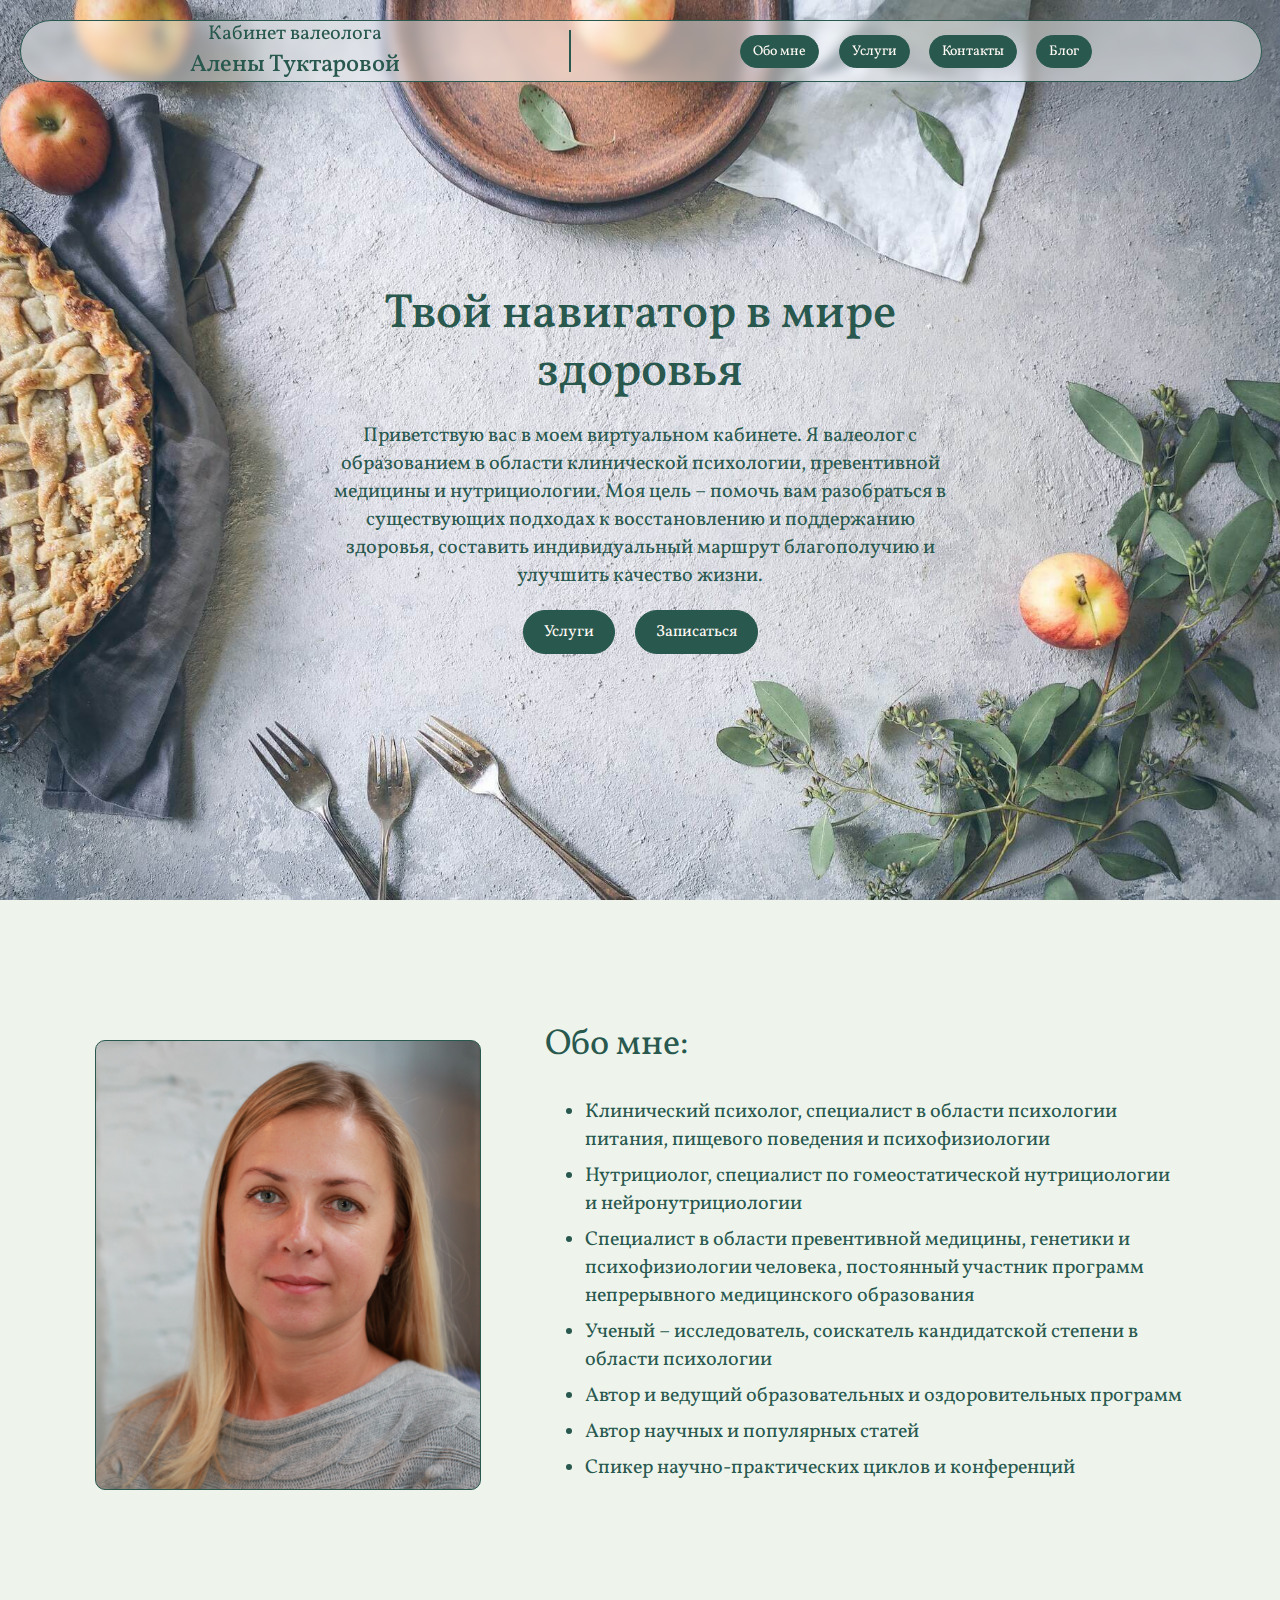
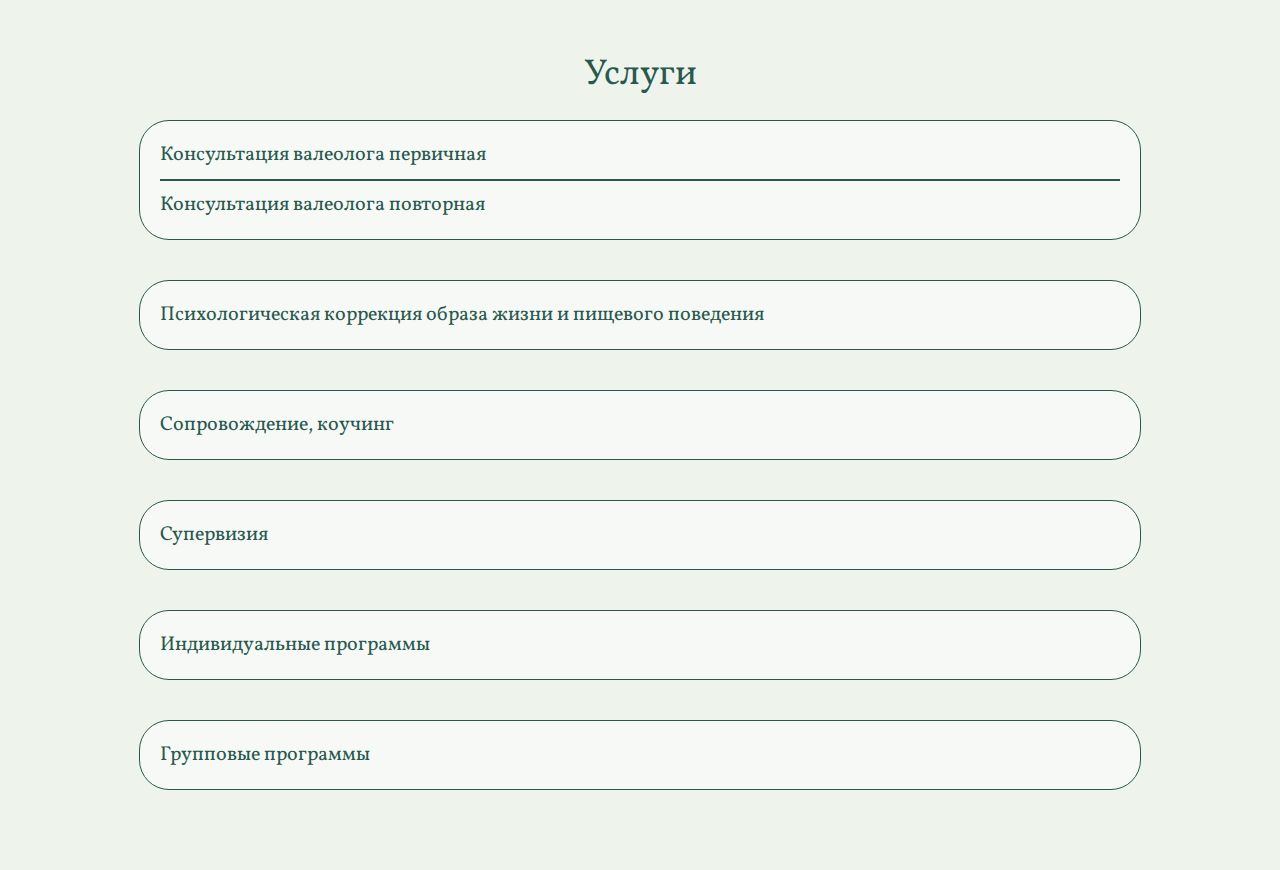
==== commit 7b6a5ad8: "Fix minor imperfections" ====
--- a/index.html
+++ b/index.html
@@ -21,36 +21,88 @@
           <button id="dropbtn" class="transbutton">Контакты</button>
           <div class="dropdown-content">
             <a href="https://t.me/january_at"
-              ><svg xmlns="http://www.w3.org/2000/svg" viewBox="0 0 50 50">
+              ><svg
+                xmlns="http://www.w3.org/2000/svg"
+                viewBox="0 0 50 50"
+                style="fill: #28584e"
+              >
                 <path
                   d="M25,2c12.703,0,23,10.297,23,23S37.703,48,25,48S2,37.703,2,25S12.297,2,25,2z M32.934,34.375	c0.423-1.298,2.405-14.234,2.65-16.783c0.074-0.772-0.17-1.285-0.648-1.514c-0.578-0.278-1.434-0.139-2.427,0.219	c-1.362,0.491-18.774,7.884-19.78,8.312c-0.954,0.405-1.856,0.847-1.856,1.487c0,0.45,0.267,0.703,1.003,0.966	c0.766,0.273,2.695,0.858,3.834,1.172c1.097,0.303,2.346,0.04,3.046-0.395c0.742-0.461,9.305-6.191,9.92-6.693	c0.614-0.502,1.104,0.141,0.602,0.644c-0.502,0.502-6.38,6.207-7.155,6.997c-0.941,0.959-0.273,1.953,0.358,2.351	c0.721,0.454,5.906,3.932,6.687,4.49c0.781,0.558,1.573,0.811,2.298,0.811C32.191,36.439,32.573,35.484,32.934,34.375z"
                 />
               </svg>
               @at_january</a
             >
-            <a href="mailto:atuktarova@gmail.com"
+            <a href="mailto:atuktarova@inbox.ru"
               ><svg
                 xmlns="http://www.w3.org/2000/svg"
                 viewBox="0 0 50 50"
                 width="50px"
                 height="50px"
+                style="fill: #28584e"
               >
                 <path
                   d="M 14 4 C 8.4886661 4 4 8.4886661 4 14 L 4 36 C 4 41.511334 8.4886661 46 14 46 L 36 46 C 41.511334 46 46 41.511334 46 36 L 46 14 C 46 8.4886661 41.511334 4 36 4 L 14 4 z M 13 16 L 37 16 C 37.18 16 37.349766 16.020312 37.509766 16.070312 L 27.679688 25.890625 C 26.199688 27.370625 23.790547 27.370625 22.310547 25.890625 L 12.490234 16.070312 C 12.650234 16.020312 12.82 16 13 16 z M 11.070312 17.490234 L 18.589844 25 L 11.070312 32.509766 C 11.020312 32.349766 11 32.18 11 32 L 11 18 C 11 17.82 11.020312 17.650234 11.070312 17.490234 z M 38.929688 17.490234 C 38.979688 17.650234 39 17.82 39 18 L 39 32 C 39 32.18 38.979687 32.349766 38.929688 32.509766 L 31.400391 25 L 38.929688 17.490234 z M 20 26.410156 L 20.890625 27.310547 C 22.020625 28.440547 23.510234 29 24.990234 29 C 26.480234 29 27.959844 28.440547 29.089844 27.310547 L 29.990234 26.410156 L 37.509766 33.929688 C 37.349766 33.979688 37.18 34 37 34 L 13 34 C 12.82 34 12.650234 33.979687 12.490234 33.929688 L 20 26.410156 z"
                 /></svg
-              >atuktarova@gmail.com</a
+              >atuktarova@inbox.ru</a
             >
-            <a href="https://wa.me/+79117313187"
-              ><?xml version="1.0"?><svg
+            <a href="https://join.skype.com/invite/kkGbAtueugQW"
+              ><?xml version="1.0" encoding="iso-8859-1"?>
+              <!-- Uploaded to: SVG Repo, www.svgrepo.com, Generator: SVG Repo Mixer Tools -->
+              <svg
+                height="50px"
+                width="50px"
+                version="1.1"
+                id="Layer_1"
                 xmlns="http://www.w3.org/2000/svg"
-                viewBox="0 0 50 50"
-                width="50px"
-                height="50px"
+                xmlns:xlink="http://www.w3.org/1999/xlink"
+                viewBox="0 0 473.931 473.931"
+                xml:space="preserve"
               >
-                <path
-                  d="M25,2C12.318,2,2,12.318,2,25c0,3.96,1.023,7.854,2.963,11.29L2.037,46.73c-0.096,0.343-0.003,0.711,0.245,0.966 C2.473,47.893,2.733,48,3,48c0.08,0,0.161-0.01,0.24-0.029l10.896-2.699C17.463,47.058,21.21,48,25,48c12.682,0,23-10.318,23-23 S37.682,2,25,2z M36.57,33.116c-0.492,1.362-2.852,2.605-3.986,2.772c-1.018,0.149-2.306,0.213-3.72-0.231 c-0.857-0.27-1.957-0.628-3.366-1.229c-5.923-2.526-9.791-8.415-10.087-8.804C15.116,25.235,13,22.463,13,19.594 s1.525-4.28,2.067-4.864c0.542-0.584,1.181-0.73,1.575-0.73s0.787,0.005,1.132,0.021c0.363,0.018,0.85-0.137,1.329,1.001 c0.492,1.168,1.673,4.037,1.819,4.33c0.148,0.292,0.246,0.633,0.05,1.022c-0.196,0.389-0.294,0.632-0.59,0.973 s-0.62,0.76-0.886,1.022c-0.296,0.291-0.603,0.606-0.259,1.19c0.344,0.584,1.529,2.493,3.285,4.039 c2.255,1.986,4.158,2.602,4.748,2.894c0.59,0.292,0.935,0.243,1.279-0.146c0.344-0.39,1.476-1.703,1.869-2.286 s0.787-0.487,1.329-0.292c0.542,0.194,3.445,1.604,4.035,1.896c0.59,0.292,0.984,0.438,1.132,0.681 C37.062,30.587,37.062,31.755,36.57,33.116z"
+                <circle
+                  style="fill: #347064"
+                  cx="236.966"
+                  cy="236.966"
+                  r="236.966"
+                />
+                <path
+                  style="fill: #28584e"
+                  d="M404.522,68.433c92.541,92.541,92.545,242.586-0.004,335.134
+                c-92.545,92.545-242.593,92.545-335.134,0.004L404.522,68.433z"
+                />
+                <path
+                  style="fill: #28584e"
+                  d="M467.379,292.228L325.324,150.176l-28.16,28.16l-69.567-54.589L118.618,232.726l48.201,75.954
+                l-18.81,18.81l140.705,140.705C376.844,448.551,446.429,379.86,467.379,292.228z"
+                />
+                <path
+                  style="fill: #28584e"
+                  d="M450.553,339.707L248.558,137.708l-32.811,8.494l-42.405,19.955l-17.777,57.687l-1.16,49.178
+                L334.36,452.977C385.136,430.04,426.411,389.802,450.553,339.707z"
+                />
+                <path
+                  style="fill: #ffffff"
+                  d="M361.997,260.412c1.007-6.357,1.534-12.864,1.534-19.506c0-69.032-55.962-124.993-124.997-124.993
+                c-6.627,0-13.149,0.546-19.502,1.534c-11.513-7.113-25.1-11.237-39.663-11.237c-41.713,0-75.535,33.807-75.535,75.527
+                c0,14.559,4.127,28.134,11.244,39.674c-0.984,6.368-1.527,12.853-1.527,19.498c0,69.032,55.962,124.975,124.979,124.975
+                c6.63,0,13.156-0.509,19.51-1.512c11.525,7.109,25.103,11.248,39.666,11.248c41.721,0,75.539-33.826,75.539-75.542
+                C373.244,285.515,369.121,271.936,361.997,260.412z M297.878,297.747c-5.287,7.615-13.051,13.564-23.206,17.841
+                c-10.17,4.284-22.189,6.417-36.067,6.417c-16.64,0-30.417-2.907-41.287-8.786c-7.708-4.209-13.972-9.86-18.795-16.902
+                c-4.827-7.049-7.274-13.949-7.274-20.677c0-3.97,1.512-7.424,4.46-10.234c2.978-2.833,6.814-4.258,11.338-4.258
+                c3.708,0,6.892,1.119,9.485,3.334c2.574,2.215,4.733,5.426,6.499,9.669c2.114,4.917,4.415,9.033,6.862,12.307
+                c2.428,3.24,5.848,5.946,10.282,8.063c4.385,2.122,10.211,3.184,17.511,3.184c9.987,0,18.058-2.155,24.235-6.425
+                c6.208-4.296,9.193-9.53,9.193-15.85c0-5.044-1.609-9.055-4.905-12.176c-3.326-3.158-7.622-5.571-12.958-7.252
+                c-5.351-1.695-12.539-3.499-21.545-5.392c-12.09-2.638-22.211-5.714-30.398-9.242c-8.202-3.54-14.735-8.382-19.573-14.496
+                c-4.849-6.174-7.27-13.848-7.27-22.944c0-8.67,2.552-16.426,7.667-23.169c5.111-6.761,12.505-11.94,22.144-15.551
+                c9.605-3.607,20.916-5.407,33.87-5.407c10.361,0,19.319,1.197,26.907,3.588c7.566,2.398,13.871,5.568,18.915,9.553
+                c5.014,3.966,8.696,8.157,11.031,12.55c2.331,4.412,3.51,8.711,3.51,12.909c0,3.906-1.512,7.446-4.46,10.556
+                c-2.949,3.106-6.72,4.692-11.128,4.677c-3.974,0-7.091-0.913-9.25-2.859c-2.107-1.871-4.314-4.861-6.705-9.025
+                c-3.023-5.815-6.642-10.335-10.851-13.575c-4.097-3.177-10.855-4.834-20.265-4.812c-8.703,0-15.67,1.777-20.928,5.253
+                c-5.287,3.536-7.82,7.637-7.831,12.445c0.011,3.012,0.872,5.545,2.616,7.719c1.77,2.193,4.228,4.09,7.394,5.691
+                c3.166,1.624,6.383,2.881,9.62,3.787c3.27,0.924,8.696,2.264,16.247,4.041c9.463,2.039,18.054,4.318,25.77,6.803
+                c7.701,2.499,14.267,5.508,19.7,9.1c5.474,3.573,9.751,8.135,12.801,13.642c3.072,5.515,4.602,12.251,4.602,20.183
+                C305.836,281.567,303.176,290.147,297.878,297.747z"
                 /></svg
-              >+79117313187</a
+              >Алена Т</a
             >
           </div>
         </div>
@@ -74,36 +126,88 @@
               <button id="dropbtn2" class="transbutton">Записаться</button>
               <div class="dropdown-content">
                 <a href="https://t.me/january_at"
-                  ><svg xmlns="http://www.w3.org/2000/svg" viewBox="0 0 50 50">
+                  ><svg
+                    xmlns="http://www.w3.org/2000/svg"
+                    viewBox="0 0 50 50"
+                    style="fill: #28584e"
+                  >
                     <path
                       d="M25,2c12.703,0,23,10.297,23,23S37.703,48,25,48S2,37.703,2,25S12.297,2,25,2z M32.934,34.375	c0.423-1.298,2.405-14.234,2.65-16.783c0.074-0.772-0.17-1.285-0.648-1.514c-0.578-0.278-1.434-0.139-2.427,0.219	c-1.362,0.491-18.774,7.884-19.78,8.312c-0.954,0.405-1.856,0.847-1.856,1.487c0,0.45,0.267,0.703,1.003,0.966	c0.766,0.273,2.695,0.858,3.834,1.172c1.097,0.303,2.346,0.04,3.046-0.395c0.742-0.461,9.305-6.191,9.92-6.693	c0.614-0.502,1.104,0.141,0.602,0.644c-0.502,0.502-6.38,6.207-7.155,6.997c-0.941,0.959-0.273,1.953,0.358,2.351	c0.721,0.454,5.906,3.932,6.687,4.49c0.781,0.558,1.573,0.811,2.298,0.811C32.191,36.439,32.573,35.484,32.934,34.375z"
                     />
                   </svg>
                   @at_january</a
                 >
-                <a href="mailto:atuktarova@gmail.com"
+                <a href="mailto:atuktarova@inbox.ru"
                   ><svg
                     xmlns="http://www.w3.org/2000/svg"
                     viewBox="0 0 50 50"
                     width="50px"
                     height="50px"
+                    style="fill: #28584e"
                   >
                     <path
                       d="M 14 4 C 8.4886661 4 4 8.4886661 4 14 L 4 36 C 4 41.511334 8.4886661 46 14 46 L 36 46 C 41.511334 46 46 41.511334 46 36 L 46 14 C 46 8.4886661 41.511334 4 36 4 L 14 4 z M 13 16 L 37 16 C 37.18 16 37.349766 16.020312 37.509766 16.070312 L 27.679688 25.890625 C 26.199688 27.370625 23.790547 27.370625 22.310547 25.890625 L 12.490234 16.070312 C 12.650234 16.020312 12.82 16 13 16 z M 11.070312 17.490234 L 18.589844 25 L 11.070312 32.509766 C 11.020312 32.349766 11 32.18 11 32 L 11 18 C 11 17.82 11.020312 17.650234 11.070312 17.490234 z M 38.929688 17.490234 C 38.979688 17.650234 39 17.82 39 18 L 39 32 C 39 32.18 38.979687 32.349766 38.929688 32.509766 L 31.400391 25 L 38.929688 17.490234 z M 20 26.410156 L 20.890625 27.310547 C 22.020625 28.440547 23.510234 29 24.990234 29 C 26.480234 29 27.959844 28.440547 29.089844 27.310547 L 29.990234 26.410156 L 37.509766 33.929688 C 37.349766 33.979688 37.18 34 37 34 L 13 34 C 12.82 34 12.650234 33.979687 12.490234 33.929688 L 20 26.410156 z"
                     /></svg
-                  >atuktarova@gmail.com</a
-                >
-                <a href="https://wa.me/+79117313187"
-                  ><?xml version="1.0"?><svg
+                  >atuktarova@inbox.ru</a
+                >
+                <a href="https://join.skype.com/invite/kkGbAtueugQW"
+                  ><?xml version="1.0" encoding="iso-8859-1"?>
+                  <!-- Uploaded to: SVG Repo, www.svgrepo.com, Generator: SVG Repo Mixer Tools -->
+                  <svg
+                    height="50px"
+                    width="50px"
+                    version="1.1"
+                    id="Layer_1"
                     xmlns="http://www.w3.org/2000/svg"
-                    viewBox="0 0 50 50"
-                    width="50px"
-                    height="50px"
+                    xmlns:xlink="http://www.w3.org/1999/xlink"
+                    viewBox="0 0 473.931 473.931"
+                    xml:space="preserve"
                   >
-                    <path
-                      d="M25,2C12.318,2,2,12.318,2,25c0,3.96,1.023,7.854,2.963,11.29L2.037,46.73c-0.096,0.343-0.003,0.711,0.245,0.966 C2.473,47.893,2.733,48,3,48c0.08,0,0.161-0.01,0.24-0.029l10.896-2.699C17.463,47.058,21.21,48,25,48c12.682,0,23-10.318,23-23 S37.682,2,25,2z M36.57,33.116c-0.492,1.362-2.852,2.605-3.986,2.772c-1.018,0.149-2.306,0.213-3.72-0.231 c-0.857-0.27-1.957-0.628-3.366-1.229c-5.923-2.526-9.791-8.415-10.087-8.804C15.116,25.235,13,22.463,13,19.594 s1.525-4.28,2.067-4.864c0.542-0.584,1.181-0.73,1.575-0.73s0.787,0.005,1.132,0.021c0.363,0.018,0.85-0.137,1.329,1.001 c0.492,1.168,1.673,4.037,1.819,4.33c0.148,0.292,0.246,0.633,0.05,1.022c-0.196,0.389-0.294,0.632-0.59,0.973 s-0.62,0.76-0.886,1.022c-0.296,0.291-0.603,0.606-0.259,1.19c0.344,0.584,1.529,2.493,3.285,4.039 c2.255,1.986,4.158,2.602,4.748,2.894c0.59,0.292,0.935,0.243,1.279-0.146c0.344-0.39,1.476-1.703,1.869-2.286 s0.787-0.487,1.329-0.292c0.542,0.194,3.445,1.604,4.035,1.896c0.59,0.292,0.984,0.438,1.132,0.681 C37.062,30.587,37.062,31.755,36.57,33.116z"
+                    <circle
+                      style="fill: #347064"
+                      cx="236.966"
+                      cy="236.966"
+                      r="236.966"
+                    />
+                    <path
+                      style="fill: #28584e"
+                      d="M404.522,68.433c92.541,92.541,92.545,242.586-0.004,335.134
+                    c-92.545,92.545-242.593,92.545-335.134,0.004L404.522,68.433z"
+                    />
+                    <path
+                      style="fill: #28584e"
+                      d="M467.379,292.228L325.324,150.176l-28.16,28.16l-69.567-54.589L118.618,232.726l48.201,75.954
+                    l-18.81,18.81l140.705,140.705C376.844,448.551,446.429,379.86,467.379,292.228z"
+                    />
+                    <path
+                      style="fill: #28584e"
+                      d="M450.553,339.707L248.558,137.708l-32.811,8.494l-42.405,19.955l-17.777,57.687l-1.16,49.178
+                    L334.36,452.977C385.136,430.04,426.411,389.802,450.553,339.707z"
+                    />
+                    <path
+                      style="fill: #ffffff"
+                      d="M361.997,260.412c1.007-6.357,1.534-12.864,1.534-19.506c0-69.032-55.962-124.993-124.997-124.993
+                    c-6.627,0-13.149,0.546-19.502,1.534c-11.513-7.113-25.1-11.237-39.663-11.237c-41.713,0-75.535,33.807-75.535,75.527
+                    c0,14.559,4.127,28.134,11.244,39.674c-0.984,6.368-1.527,12.853-1.527,19.498c0,69.032,55.962,124.975,124.979,124.975
+                    c6.63,0,13.156-0.509,19.51-1.512c11.525,7.109,25.103,11.248,39.666,11.248c41.721,0,75.539-33.826,75.539-75.542
+                    C373.244,285.515,369.121,271.936,361.997,260.412z M297.878,297.747c-5.287,7.615-13.051,13.564-23.206,17.841
+                    c-10.17,4.284-22.189,6.417-36.067,6.417c-16.64,0-30.417-2.907-41.287-8.786c-7.708-4.209-13.972-9.86-18.795-16.902
+                    c-4.827-7.049-7.274-13.949-7.274-20.677c0-3.97,1.512-7.424,4.46-10.234c2.978-2.833,6.814-4.258,11.338-4.258
+                    c3.708,0,6.892,1.119,9.485,3.334c2.574,2.215,4.733,5.426,6.499,9.669c2.114,4.917,4.415,9.033,6.862,12.307
+                    c2.428,3.24,5.848,5.946,10.282,8.063c4.385,2.122,10.211,3.184,17.511,3.184c9.987,0,18.058-2.155,24.235-6.425
+                    c6.208-4.296,9.193-9.53,9.193-15.85c0-5.044-1.609-9.055-4.905-12.176c-3.326-3.158-7.622-5.571-12.958-7.252
+                    c-5.351-1.695-12.539-3.499-21.545-5.392c-12.09-2.638-22.211-5.714-30.398-9.242c-8.202-3.54-14.735-8.382-19.573-14.496
+                    c-4.849-6.174-7.27-13.848-7.27-22.944c0-8.67,2.552-16.426,7.667-23.169c5.111-6.761,12.505-11.94,22.144-15.551
+                    c9.605-3.607,20.916-5.407,33.87-5.407c10.361,0,19.319,1.197,26.907,3.588c7.566,2.398,13.871,5.568,18.915,9.553
+                    c5.014,3.966,8.696,8.157,11.031,12.55c2.331,4.412,3.51,8.711,3.51,12.909c0,3.906-1.512,7.446-4.46,10.556
+                    c-2.949,3.106-6.72,4.692-11.128,4.677c-3.974,0-7.091-0.913-9.25-2.859c-2.107-1.871-4.314-4.861-6.705-9.025
+                    c-3.023-5.815-6.642-10.335-10.851-13.575c-4.097-3.177-10.855-4.834-20.265-4.812c-8.703,0-15.67,1.777-20.928,5.253
+                    c-5.287,3.536-7.82,7.637-7.831,12.445c0.011,3.012,0.872,5.545,2.616,7.719c1.77,2.193,4.228,4.09,7.394,5.691
+                    c3.166,1.624,6.383,2.881,9.62,3.787c3.27,0.924,8.696,2.264,16.247,4.041c9.463,2.039,18.054,4.318,25.77,6.803
+                    c7.701,2.499,14.267,5.508,19.7,9.1c5.474,3.573,9.751,8.135,12.801,13.642c3.072,5.515,4.602,12.251,4.602,20.183
+                    C305.836,281.567,303.176,290.147,297.878,297.747z"
                     /></svg
-                  >+79117313187</a
+                  >Алена Т</a
                 >
               </div>
             </div>
@@ -117,7 +221,7 @@
               <ul class="text">
                 <li>
                   Клинический психолог, специалист в области психологии питания,
-                  пищевого поведения и психофизиологии.
+                  пищевого поведения и психофизиологии
                 </li>
                 <li>
                   Нутрициолог, специалист по гомеостатической нутрициологии и
@@ -148,6 +252,7 @@
               <div class="expanding-header">
                 Консультация валеолога первичная
                 <svg
+                  class="tap-svg"
                   xmlns="http://www.w3.org/2000/svg"
                   height="24px"
                   viewBox="0 -960 960 960"
@@ -173,32 +278,11 @@
                 Консультация валеолога повторная
               </div>
             </div>
-
-            <div class="expanding-card">
-              <div class="expanding-header">
-                Сопровождение, коучинг.
-                <svg
-                  xmlns="http://www.w3.org/2000/svg"
-                  height="24px"
-                  viewBox="0 -960 960 960"
-                  width="24px"
-                  fill="#58716c83"
-                >
-                  <path
-                    d="M419-80q-28 0-52.5-12T325-126L107-403l19-20q20-21 48-25t52 11l74 45v-328q0-17 11.5-28.5T340-760q17 0 29 11.5t12 28.5v472l-97-60 104 133q6 7 14 11t17 4h221q33 0 56.5-23.5T720-240v-160q0-17-11.5-28.5T680-440H461v-80h219q50 0 85 35t35 85v160q0 66-47 113T640-80H419ZM167-620q-13-22-20-47.5t-7-52.5q0-83 58.5-141.5T340-920q83 0 141.5 58.5T540-720q0 27-7 52.5T513-620l-69-40q8-14 12-28.5t4-31.5q0-50-35-85t-85-35q-50 0-85 35t-35 85q0 17 4 31.5t12 28.5l-69 40Zm335 280Z"
-                  />
-                </svg>
-              </div>
-              <div class="expanding-text">
-                <div class="horizontal-separator"></div>
-                Сопровождение включает в себя 2 встречи в течение месяца, а
-                также поддержку и ответы на вопросы в режиме переписки.
-              </div>
-            </div>
             <div class="expanding-card">
               <div class="expanding-header">
                 Психологическая коррекция образа жизни и пищевого поведения
                 <svg
+                  class="tap-svg"
                   xmlns="http://www.w3.org/2000/svg"
                   height="24px"
                   viewBox="0 -960 960 960"
@@ -231,8 +315,9 @@
             </div>
             <div class="expanding-card">
               <div class="expanding-header">
-                Супервизия.
+                Сопровождение, коучинг
                 <svg
+                  class="tap-svg"
                   xmlns="http://www.w3.org/2000/svg"
                   height="24px"
                   viewBox="0 -960 960 960"
@@ -246,12 +331,36 @@
               </div>
               <div class="expanding-text">
                 <div class="horizontal-separator"></div>
-                Индивидуальные супервизии в темах: • Психологические аспекты
-                нарушений пищевого поведения; • Гомеостатическая нутрициология.
-              </div>
-            </div>
-            <div class="expanding-card">Индивидуальные программы</div>
-            <div class="expanding-card">Групповые программы</div>
+                Сопровождение включает в себя 2 встречи в течение месяца, а
+                также поддержку и ответы на вопросы в режиме переписки.
+              </div>
+            </div>
+            <div class="expanding-card">
+              <div class="expanding-header">
+                Супервизия
+                <svg
+                  class="tap-svg"
+                  xmlns="http://www.w3.org/2000/svg"
+                  height="24px"
+                  viewBox="0 -960 960 960"
+                  width="24px"
+                  fill="#58716c83"
+                >
+                  <path
+                    d="M419-80q-28 0-52.5-12T325-126L107-403l19-20q20-21 48-25t52 11l74 45v-328q0-17 11.5-28.5T340-760q17 0 29 11.5t12 28.5v472l-97-60 104 133q6 7 14 11t17 4h221q33 0 56.5-23.5T720-240v-160q0-17-11.5-28.5T680-440H461v-80h219q50 0 85 35t35 85v160q0 66-47 113T640-80H419ZM167-620q-13-22-20-47.5t-7-52.5q0-83 58.5-141.5T340-920q83 0 141.5 58.5T540-720q0 27-7 52.5T513-620l-69-40q8-14 12-28.5t4-31.5q0-50-35-85t-85-35q-50 0-85 35t-35 85q0 17 4 31.5t12 28.5l-69 40Zm335 280Z"
+                  />
+                </svg>
+              </div>
+              <div class="expanding-text">
+                <div class="horizontal-separator"></div>
+                Индивидуальные супервизии доступны для врачей, диетологов,
+                психологов и специалистов по питанию в следующих темах:
+                психологические аспекты нарушений пищевого поведения и
+                гомеостатическая нутрициология.
+              </div>
+            </div>
+            <div class="card">Индивидуальные программы</div>
+            <div class="card">Групповые программы</div>
           </div>
         </div>
       </div>
--- a/style.css
+++ b/style.css
@@ -254,7 +254,7 @@
   max-width: 450px;
 }
 #queries .col div span {
-  font-weight: 590;
+  font-weight: 450;
 }
 #services-section {
   box-sizing: border-box;
@@ -274,7 +274,8 @@
   justify-content: start;
   align-items: center;
 }
-.expanding-card {
+.expanding-card,
+.card {
   background-color: rgba(255, 255, 255, 0.47);
   margin: 20px 2vw;
   padding: 20px;
@@ -286,23 +287,39 @@
   overflow: hidden;
 }
 .expanding-card:hover,
-.expanding-card:active {
+.expanding-card:active,
+.expanding-card.active {
   box-shadow: 0 0 12px #d3d3d3;
 }
 .expanding-text {
   display: flex;
   flex-direction: column;
   align-items: stretch;
+  justify-content: start;
   transition: max-height 1000ms ease-in-out;
   max-height: 0px;
   overflow: hidden;
 }
 .expanding-card:hover .expanding-text,
-.expanding-card:active .expanding-text {
+.expanding-card:active .expanding-text,
+.expanding-card.active .expanding-text {
   max-height: 500px;
 }
+.expanding-header {
+  display: flex;
+  flex-direction: row;
+  align-items: center;
+  justify-content: space-between;
+}
+.expanding-header svg {
+  /*height width and interactive buttons in js*/
+  flex-shrink: 0;
+  height: 20px;
+  width: 20px;
+}
 .expanding-card:hover .expanding-header svg,
-.expanding-card:active .expanding-header svg {
+.expanding-card:active .expanding-header svg,
+.expanding-card.active .expanding-header svg {
   display: none;
 }
 .horizontal-separator {
@@ -383,18 +400,21 @@
 
 /* Show the dropdown menu on hover */
 .dropdown:hover .dropdown-content,
-.dropdown:active .dropdown-content {
+.dropdown:active .dropdown-content,
+.dropdown.active .dropdown-content {
   display: block;
 }
 
 /* Change the background color of the dropdown button when the dropdown content is shown */
 .dropdown:hover #dropbtn,
-.dropdown:active #dropbtn {
+.dropdown:active #dropbtn,
+.dropdown.active #dropbtn {
   color: #28584e;
   background-color: transparent;
 }
 .dropdown:hover #dropbtn2,
-.dropdown:active #dropbtn2 {
+.dropdown:active #dropbtn2,
+.dropdown.active #dropbtn2 {
   color: #28584e;
   background-color: transparent;
 }
